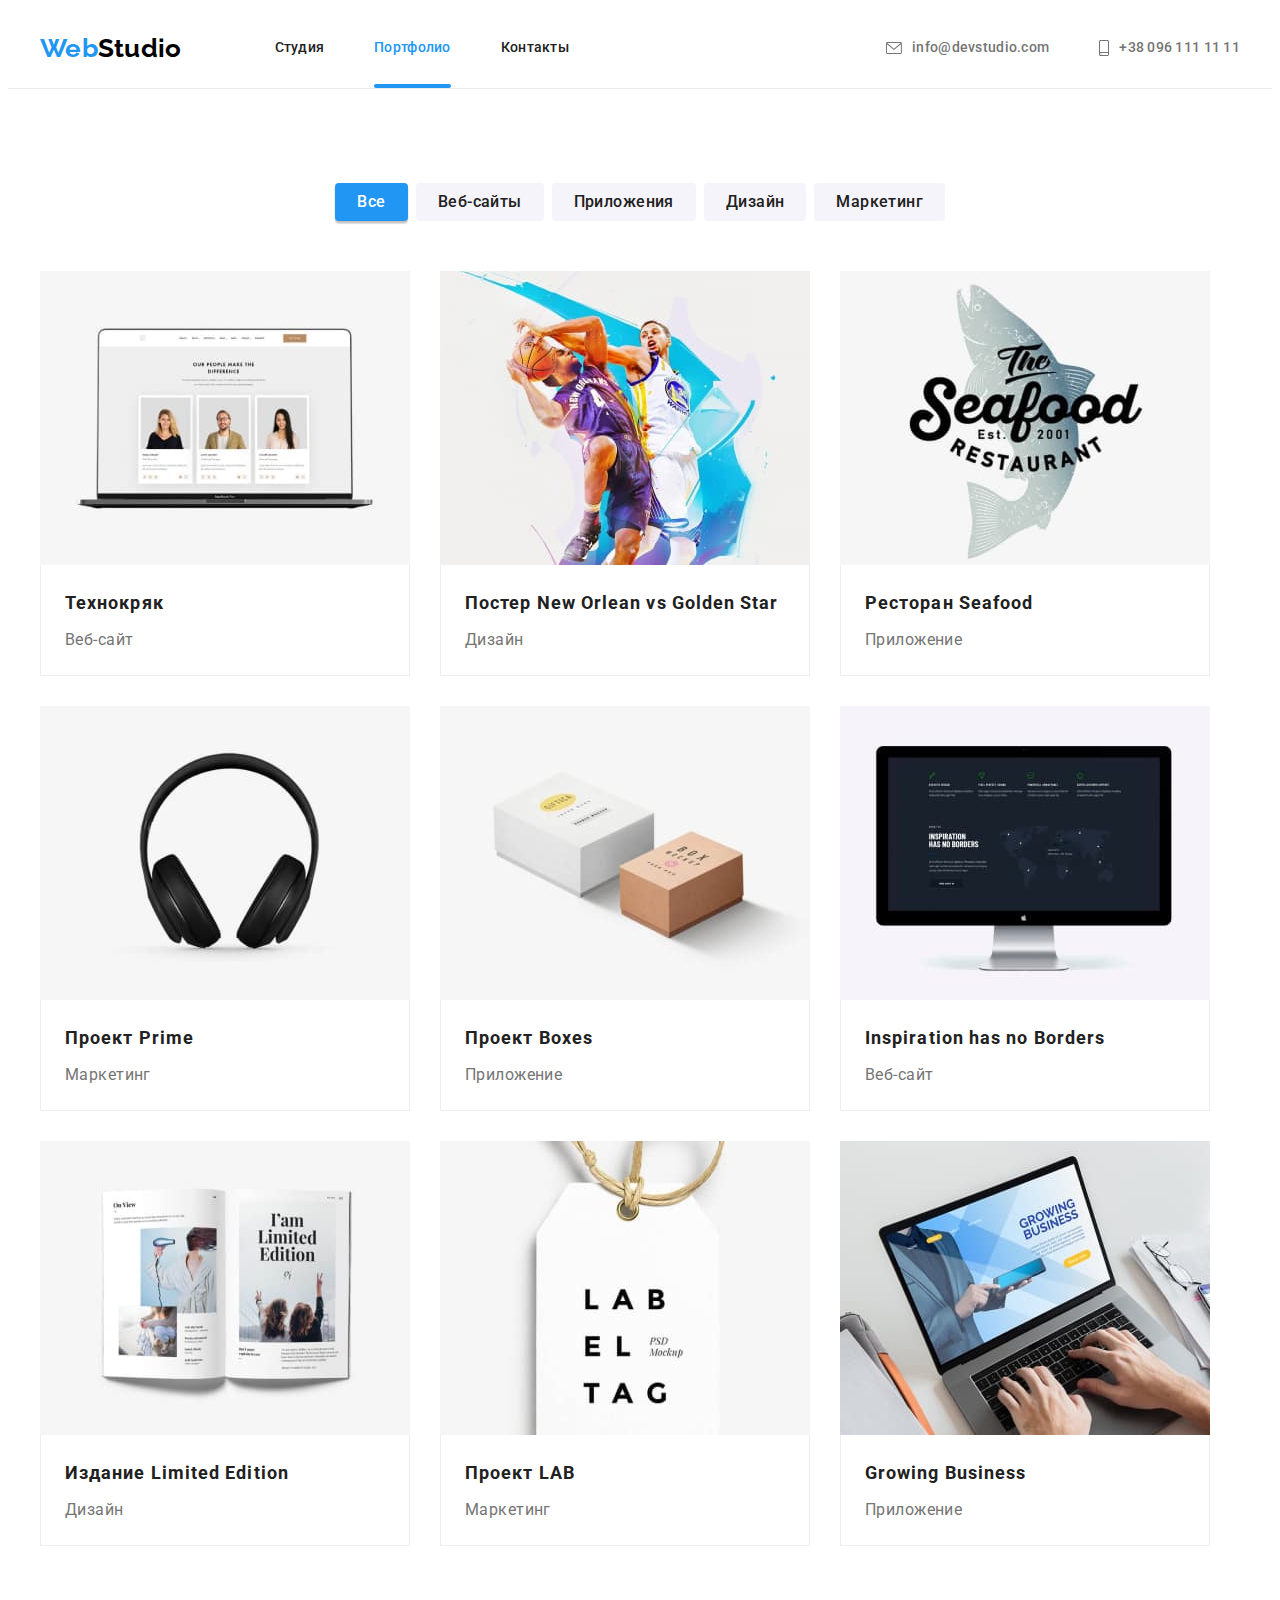
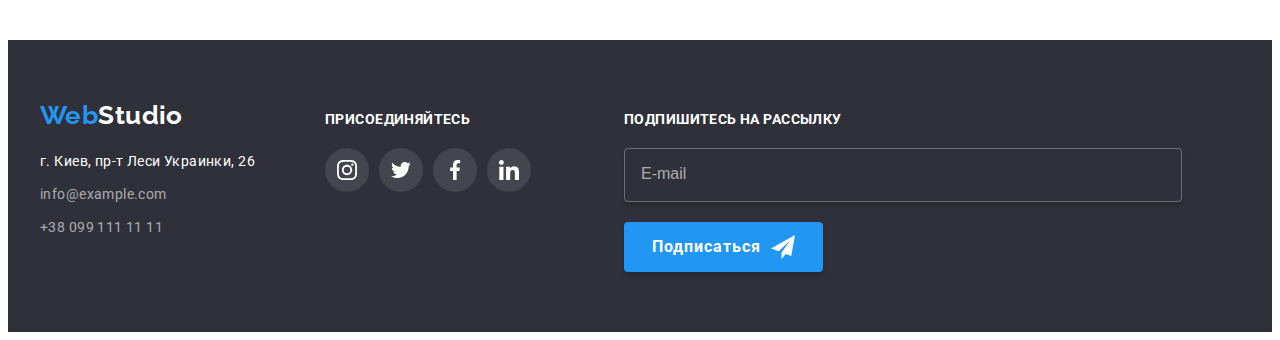
==== portfolio.html @ d8ffeb77 "Copied files from HW-7" ====
<!DOCTYPE html>
<html lang="ru">
  <head>
    <meta charset="UTF-8" />
    <meta http-equiv="X-UA-Compatible" content="IE=edge" />
    <meta name="viewport" content="width=device-width, initial-scale=1.0" />
    <title>Портфолио</title>
    <!-- FONTS -->
    <link rel="preconnect" href="https://fonts.googleapis.com" />
    <link rel="preconnect" href="https://fonts.gstatic.com" crossorigin />
    <link
      href="https://fonts.googleapis.com/css2?family=Raleway:wght@700&family=Roboto:wght@400;500;700;900&display=swap"
      rel="stylesheet"
    />
    <!-- NORMALIZATION -->
    <link
      rel="stylesheet"
      href="https://cdnjs.cloudflare.com/ajax/libs/modern-normalize/1.1.0/modern-normalize.min.css"
      integrity="sha512-wpPYUAdjBVSE4KJnH1VR1HeZfpl1ub8YT/NKx4PuQ5NmX2tKuGu6U/JRp5y+Y8XG2tV+wKQpNHVUX03MfMFn9Q=="
      crossorigin="anonymous"
      referrerpolicy="no-referrer"
    />
    <!-- CSS -->
    <link rel="stylesheet" href="./css/main.min.css" />
    <!-- JS -->
    <script src="./js/script.js" defer></script>
  </head>

  <body>
    <!-- HEADER -->
    <header class="header">
      <div class="header__container container">
        <!-- NAVIGATION -->
        <nav class="header__nav">
          <a class="header__logo logo" href="./index.html" lang="en">
            Web<span class="logo__second-word">Studio</span>
          </a>
          <ul class="header__pages">
            <li class="header__page">
              <a class="header__page-link" href="./index.html">Студия</a>
            </li>

            <li class="header__page">
              <a class="header__page-link header__page-link--active-page" href="./portfolio.html"
                >Портфолио</a
              >
            </li>

            <li class="header__page">
              <a class="header__page-link" href="./">Контакты</a>
            </li>
          </ul>
        </nav>

        <!-- CONTACTS -->
        <ul class="header__contacts">
          <li class="header__contact">
            <a class="header__contact-link" href="mailto:info@devstudio.com">
              <svg width="16" height="12" class="header__contact-icon">
                <use href="./images/decoration/icons.svg#envelope"></use>
              </svg>
              info@devstudio.com
            </a>
          </li>

          <li class="header__contact">
            <a class="header__contact-link" href="tel:+380961111111">
              <svg width="10" height="16" class="header__contact-icon">
                <use href="./images/decoration/icons.svg#phone"></use>
              </svg>
              +38 096 111 11 11
            </a>
          </li>
        </ul>
      </div>
    </header>

    <!-- MAIN -->
    <main>
      <!-- Portfolio section -->
      <section class="section-portfolio">
        <div class="container">
          <!-- HERO -->
          <h1 class="section-portfolio__section-title">Портфолио</h1>
          <!-- filters -->
          <ul class="section-portfolio__filters">
            <li class="section-portfolio__filter">
              <button
                id="all-button-filter"
                class="section-portfolio__button-filter section-portfolio__button-filter--active"
                type="button"
              >
                Все
              </button>
            </li>

            <li class="section-portfolio__filter">
              <button id="web-button-filter" class="section-portfolio__button-filter" type="button">
                Веб-сайты
              </button>
            </li>

            <li class="section-portfolio__filter">
              <button id="app-button-filter" class="section-portfolio__button-filter" type="button">
                Приложения
              </button>
            </li>

            <li class="section-portfolio__filter">
              <button
                id="design-button-filter"
                class="section-portfolio__button-filter"
                type="button"
              >
                Дизайн
              </button>
            </li>

            <li class="section-portfolio__filter">
              <button
                id="marketing-button-filter"
                class="section-portfolio__button-filter"
                type="button"
              >
                Маркетинг
              </button>
            </li>
          </ul>
          <!-- Cards -->
          <ul class="section-portfolio__projects">
            <li class="section-portfolio__card js-util-web-card">
              <a class="section-portfolio__card-link" href="./">
                <div class="section-portfolio__img-wrapper">
                  <img
                    class="section-portfolio__card-img"
                    src="./images/content/portfolio/technocrack.jpg"
                    alt="Ноутбук с открытой страницей веб-сайта в браузере"
                    width="370"
                    height="294"
                  />
                  <p class="section-portfolio__proj-details">
                    Ресурс предлагает комплексные предложения с разным уровнем функционала и
                    сервисов. Все это позволит посетителю получить исчерпывающие сведения о компании
                    или частном лице.
                  </p>
                </div>
                <div class="section-portfolio__card-meta">
                  <h2 class="section-portfolio__meta-subtitle">Технокряк</h2>
                  <p class="section-portfolio__meta-description">Веб-сайт</p>
                </div>
              </a>
            </li>

            <li class="section-portfolio__card js-util-design-card">
              <a class="section-portfolio__card-link" href="./">
                <div class="section-portfolio__img-wrapper">
                  <img
                    class="section-portfolio__card-img"
                    src="./images/content/portfolio/basketball-players.jpg"
                    alt="Двое баскетболистов борются за мяч"
                    width="370"
                    height="294"
                  />
                  <p class="section-portfolio__proj-details">
                    Ресурс предлагает комплексные предложения с разным уровнем функционала и
                    сервисов. Все это позволит посетителю получить исчерпывающие сведения о компании
                    или частном лице.
                  </p>
                </div>
                <div class="section-portfolio__card-meta">
                  <h2 class="section-portfolio__meta-subtitle">
                    Постер <span lang="en">New Orlean vs Golden Star</span>
                  </h2>
                  <p class="section-portfolio__meta-description">Дизайн</p>
                </div>
              </a>
            </li>

            <li class="section-portfolio__card js-util-app-card">
              <a class="section-portfolio__card-link" href="./">
                <div class="section-portfolio__img-wrapper">
                  <img
                    class="section-portfolio__card-img"
                    src="./images/content/portfolio/seafood.jpg"
                    alt="Название-логотип ресторана на фоне силуэта рыбы"
                    width="370"
                    height="294"
                  />
                  <p class="section-portfolio__proj-details">
                    Ресурс предлагает комплексные предложения с разным уровнем функционала и
                    сервисов. Все это позволит посетителю получить исчерпывающие сведения о компании
                    или частном лице.
                  </p>
                </div>
                <div class="section-portfolio__card-meta">
                  <h2 class="section-portfolio__meta-subtitle">
                    Ресторан <span lang="en">Seafood</span>
                  </h2>
                  <p class="section-portfolio__meta-description">Приложение</p>
                </div>
              </a>
            </li>

            <li class="section-portfolio__card js-util-marketing-card">
              <a class="section-portfolio__card-link" href="./">
                <div class="section-portfolio__img-wrapper">
                  <img
                    class="section-portfolio__card-img"
                    src="./images/content/portfolio/headphones.jpg"
                    alt="Чёрные наушники"
                    width="370"
                    height="294"
                  />
                  <p class="section-portfolio__proj-details">
                    Ресурс предлагает комплексные предложения с разным уровнем функционала и
                    сервисов. Все это позволит посетителю получить исчерпывающие сведения о компании
                    или частном лице.
                  </p>
                </div>
                <div class="section-portfolio__card-meta">
                  <h2 class="section-portfolio__meta-subtitle">
                    Проект <span lang="en">Prime</span>
                  </h2>
                  <p class="section-portfolio__meta-description">Маркетинг</p>
                </div>
              </a>
            </li>

            <li class="section-portfolio__card js-util-app-card">
              <a class="section-portfolio__card-link" href="./">
                <div class="section-portfolio__img-wrapper">
                  <img
                    class="section-portfolio__card-img"
                    src="./images/content/portfolio/boxes.jpg"
                    alt="Две коробки лежат на плоскости"
                    width="370"
                    height="294"
                  />
                  <p class="section-portfolio__proj-details">
                    Ресурс предлагает комплексные предложения с разным уровнем функционала и
                    сервисов. Все это позволит посетителю получить исчерпывающие сведения о компании
                    или частном лице.
                  </p>
                </div>
                <div class="section-portfolio__card-meta">
                  <h2 class="section-portfolio__meta-subtitle">
                    Проект <span lang="en">Boxes</span>
                  </h2>
                  <p class="section-portfolio__meta-description">Приложение</p>
                </div>
              </a>
            </li>

            <li class="section-portfolio__card js-util-web-card">
              <a class="section-portfolio__card-link" href="./">
                <div class="section-portfolio__img-wrapper">
                  <img
                    class="section-portfolio__card-img"
                    src="./images/content/portfolio/no-borders.jpg"
                    alt="На мониторе отображается открытая страница веб-сайта"
                    width="370"
                    height="294"
                  />
                  <p class="section-portfolio__proj-details">
                    Ресурс предлагает комплексные предложения с разным уровнем функционала и
                    сервисов. Все это позволит посетителю получить исчерпывающие сведения о компании
                    или частном лице.
                  </p>
                </div>
                <div class="section-portfolio__card-meta">
                  <h2 class="section-portfolio__meta-subtitle" lang="en">
                    Inspiration has no Borders
                  </h2>
                  <p class="section-portfolio__meta-description">Веб-сайт</p>
                </div>
              </a>
            </li>

            <li class="section-portfolio__card js-util-design-card">
              <a class="section-portfolio__card-link" href="./">
                <div class="section-portfolio__img-wrapper">
                  <img
                    class="section-portfolio__card-img"
                    src="./images/content/portfolio/book.jpg"
                    alt="Разворот лежащей книги"
                    width="370"
                    height="294"
                  />
                  <p class="section-portfolio__proj-details">
                    Ресурс предлагает комплексные предложения с разным уровнем функционала и
                    сервисов. Все это позволит посетителю получить исчерпывающие сведения о компании
                    или частном лице.
                  </p>
                </div>
                <div class="section-portfolio__card-meta">
                  <h2 class="section-portfolio__meta-subtitle">
                    Издание <span lang="en">Limited Edition</span>
                  </h2>
                  <p class="section-portfolio__meta-description">Дизайн</p>
                </div>
              </a>
            </li>

            <li class="section-portfolio__card js-util-marketing-card">
              <a class="section-portfolio__card-link" href="./">
                <div class="section-portfolio__img-wrapper">
                  <img
                    class="section-portfolio__card-img"
                    src="./images/content/portfolio/tag.jpg"
                    alt="Висящая бирка с английской надписью чёрным шрифтом"
                    width="370"
                    height="294"
                  />
                  <p class="section-portfolio__proj-details">
                    Ресурс предлагает комплексные предложения с разным уровнем функционала и
                    сервисов. Все это позволит посетителю получить исчерпывающие сведения о компании
                    или частном лице.
                  </p>
                </div>
                <div class="section-portfolio__card-meta">
                  <h2 class="section-portfolio__meta-subtitle">
                    Проект <span lang="en">LAB</span>
                  </h2>
                  <p class="section-portfolio__meta-description">Маркетинг</p>
                </div>
              </a>
            </li>

            <li class="section-portfolio__card js-util-app-card">
              <a class="section-portfolio__card-link" href="./">
                <div class="section-portfolio__img-wrapper">
                  <img
                    class="section-portfolio__card-img"
                    src="./images/content/portfolio/growing-business.jpg"
                    alt="Человек работает в приложении за ноутбуком"
                    width="370"
                    height="294"
                  />
                  <p class="section-portfolio__proj-details">
                    Ресурс предлагает комплексные предложения с разным уровнем функционала и
                    сервисов. Все это позволит посетителю получить исчерпывающие сведения о компании
                    или частном лице.
                  </p>
                </div>
                <div class="section-portfolio__card-meta">
                  <h2 class="section-portfolio__meta-subtitle" lang="en">Growing Business</h2>
                  <p class="section-portfolio__meta-description">Приложение</p>
                </div>
              </a>
            </li>
          </ul>
        </div>
      </section>
    </main>

    <!-- FOOTER -->
    <footer class="footer">
      <div class="footer__container container">
        <div class="footer__studio-info">
          <a class="footer__logo logo" href="./index.html" lang="en">
            Web<span class="logo__second-word logo__second-word--light">Studio</span>
          </a>

          <address class="footer__addresses">
            <ul class="footer__addresses-list">
              <li class="footer__address">
                <a
                  class="footer__address-link"
                  href="https://tinyurl.com/yckhjt74"
                  target="_blank"
                  rel="noopener noreferrer"
                >
                  г. Киев, пр-т Леси Украинки, 26
                </a>
              </li>
              <li class="footer__address">
                <a class="footer__address-link" href="mailto:info@example.com">info@example.com</a>
              </li>
              <li class="footer__address">
                <a class="footer__address-link" href="tel:+380991111111">+38 099 111 11 11</a>
              </li>
            </ul>
          </address>
        </div>

        <div class="footer__follow-us">
          <h2 class="footer__follow-subtitle">Присоединяйтесь</h2>
          <ul class="socials">
            <li class="socials__social">
              <a
                href="https://www.instagram.com"
                class="footer__socials-link socials__link"
                target="_blank"
                rel="noopener noreferrer"
                aria-label="Ссылка на аккаунт в инстаграме"
              >
                <svg
                  class="socials__icon"
                  width="20"
                  height="20"
                  aria-label="Ссылка на аккаунт в инстаграме"
                >
                  <use href="./images/decoration/icons.svg#logo-instagram"></use>
                </svg>
              </a>
            </li>
            <li class="socials__social">
              <a
                href="https://www.twitter.com"
                class="footer__socials-link socials__link"
                target="_blank"
                rel="noopener noreferrer"
                aria-label="Ссылка на аккаунт в твиттере"
              >
                <svg class="socials__icon" width="20" height="20">
                  <use href="./images/decoration/icons.svg#logo-twitter"></use>
                </svg>
              </a>
            </li>
            <li class="socials__social">
              <a
                href="https://www.facebook.com"
                class="footer__socials-link socials__link"
                target="_blank"
                rel="noopener noreferrer"
                aria-label="Ссылка на аккаунт в фейсбуке"
              >
                <svg class="socials__icon" width="20" height="20">
                  <use href="./images/decoration/icons.svg#logo-facebook"></use>
                </svg>
              </a>
            </li>
            <li class="socials__social">
              <a
                href="https://www.linkedin.com"
                class="footer__socials-link socials__link"
                target="_blank"
                rel="noopener noreferrer"
                aria-label="Ссылка на аккаунт в линкедине"
              >
                <svg class="socials__icon" width="20" height="20">
                  <use href="./images/decoration/icons.svg#logo-linkedin"></use>
                </svg>
              </a>
            </li>
          </ul>
        </div>

        <form class="footer__subscribe" name="form-subscribe">
          <h2 class="footer__subscribe-subtitle">Подпишитесь на рассылку</h2>
          <input
            class="footer__mail-input"
            name="email"
            type="email"
            placeholder="E-mail"
            aria-label="поле ввода электронной почты"
            required
          />
          <button class="footer__button-send" type="submit">
            Подписаться
            <svg class="footer__button-icon" width="24" height="24">
              <use href="./images/decoration/icons.svg#paperplane"></use>
            </svg>
          </button>
        </form>
      </div>
    </footer>
  </body>
</html>
---- css/main.min.css ----
.section-portfolio__button-filter,.modal__send-button,.section-hero__button,.footer__button-send{font-family:inherit;font-weight:500;font-size:16px;line-height:1.625;letter-spacing:inherit;border-radius:4px;min-width:73px;padding:6px 22px;background-color:#f5f4fa;border-width:0px;color:#212121}.section-portfolio__button-filter:hover,.modal__send-button:hover,.section-hero__button:hover,.footer__button-send:hover,.section-portfolio__button-filter:focus,.modal__send-button:focus,.section-hero__button:focus,.footer__button-send:focus{background-color:#2196f3;-webkit-box-shadow:0px 3px 1px rgba(0,0,0,.1),0px 1px 2px rgba(0,0,0,.08),0px 2px 2px rgba(0,0,0,.12);box-shadow:0px 3px 1px rgba(0,0,0,.1),0px 1px 2px rgba(0,0,0,.08),0px 2px 2px rgba(0,0,0,.12);color:#fff;cursor:pointer}.modal__send-button,.section-hero__button,.footer__button-send{font-weight:700;line-height:1.875;letter-spacing:.06em;padding:10px 32px;background-color:#2196f3;-webkit-box-shadow:0px 4px 4px rgba(0,0,0,.15);box-shadow:0px 4px 4px rgba(0,0,0,.15);color:#fff;-webkit-transition:background-color 250ms cubic-bezier(0.4, 0, 0.2, 1);transition:background-color 250ms cubic-bezier(0.4, 0, 0.2, 1)}.modal__send-button:hover,.section-hero__button:hover,.footer__button-send:hover,.modal__send-button:focus,.section-hero__button:focus,.footer__button-send:focus{background-color:#188ce8;-webkit-box-shadow:0px 4px 4px rgba(0,0,0,.15);box-shadow:0px 4px 4px rgba(0,0,0,.15)}.section-portfolio__card-link,.logo,.footer__address-link,.header__contact-link,.header__page-link{text-decoration:none;font-style:normal}.section-portfolio__card-link:hover,.logo:hover,.footer__address-link:hover,.header__contact-link:hover,.header__page-link:hover{cursor:pointer}.footer__address-link,.header__contact-link,.header__page-link{-webkit-transition:color 250ms cubic-bezier(0.4, 0, 0.2, 1);transition:color 250ms cubic-bezier(0.4, 0, 0.2, 1)}.footer__address-link:hover,.header__contact-link:hover,.header__page-link:hover,.footer__address-link:focus,.header__contact-link:focus,.header__page-link:focus{color:#2196f3}.footer__container,.section-portfolio__filters,.section-clients__link,.section-services__img-description,.section-advantages__icon-wrapper,.modal__close-button,.header__container,.socials__link,.modal__agree-label,.modal__request-form,.footer__button-send,.header__contact-link,.header__contacts,.header__pages,.header__nav{display:-webkit-box;display:-ms-flexbox;display:flex}.modal__agree-label,.modal__request-form,.footer__button-send,.header__contact-link,.header__contacts,.header__pages,.header__nav{-webkit-box-align:center;-ms-flex-align:center;align-items:center}.section-portfolio__filters,.section-clients__link,.section-services__img-description,.section-advantages__icon-wrapper,.modal__close-button,.header__container,.socials__link{-webkit-box-align:center;-ms-flex-align:center;align-items:center;-webkit-box-pack:center;-ms-flex-pack:center;justify-content:center}.modal__input,.footer__mail-input{height:40px;border-width:1px;border-radius:4px;border-style:solid;-webkit-transition:border-color 250ms cubic-bezier(0.4, 0, 0.2, 1);transition:border-color 250ms cubic-bezier(0.4, 0, 0.2, 1)}.modal__input:focus,.footer__mail-input:focus,.modal__input:active,.footer__mail-input:active{border-color:#2196f3}.section-clients__icon,.modal__close-icon,.footer__button-icon,.header__contact-icon,.socials__link{fill:currentColor}.section-portfolio,.section-clients,.section-team,.section-services,.section-advantages,.section-hero{padding-top:94px;padding-bottom:94px}.section-clients__section-title,.section-team__section-title,.section-services__section-title{font-weight:700;font-size:36px;line-height:1.17;text-align:center;margin-bottom:50px;color:#212121}.section-portfolio__projects,.section-portfolio__filters,.section-clients__clients-list,.section-team__team-list,.section-services__services-list,.section-advantages__advantages-list,.modal__fields,.footer__addresses-list,.header__contacts,.header__pages,.socials{list-style:none}.section-portfolio__section-title,.section-advantages__section-title,.modal__agree-checkbox{position:absolute;width:1px;height:1px;margin:-1px;border:0;padding:0;white-space:nowrap;-webkit-clip-path:inset(100%);clip-path:inset(100%);clip:rect(0 0 0 0);overflow:hidden}a{color:currentColor}p,h1,h2,h3,h4,h5,h6,ul{margin:0;padding:0}img{display:block;height:auto;max-width:100%}input:active,input:focus,textarea:active,textarea:focus{outline:none}body{font-family:"Roboto" , sans-serif;font-weight:400;font-size:14px;line-height:1.72;letter-spacing:.03em;background-color:#fff;color:#757575}.container{width:1200px;margin:0 auto;padding:0 15px}.hidden{display:none}.logo{font-family:"Raleway" , sans-serif;font-weight:700;font-size:26px;line-height:1.17;color:#2196f3}.logo__second-word{color:#000}.logo__second-word--light{color:#fff}.socials{display:-webkit-box;display:-ms-flexbox;display:flex;-ms-flex-wrap:wrap;flex-wrap:wrap;margin-top:-10px;margin-left:-10px}.socials__social{margin-top:10px;margin-left:10px;width:44px;height:44px}.socials__link{width:100%;height:100%;border-radius:50%;color:#afb1b8;-webkit-transition:background-color 250ms cubic-bezier(0.4, 0, 0.2, 1) , color 250ms cubic-bezier(0.4, 0, 0.2, 1);transition:background-color 250ms cubic-bezier(0.4, 0, 0.2, 1) , color 250ms cubic-bezier(0.4, 0, 0.2, 1)}.socials__link:hover,.socials__link:focus{background-color:#2196f3;color:#fff}.header{font-weight:500;line-height:1.14;letter-spacing:.02em;border-bottom:1px solid #ececec}.header__logo{margin-right:93px;margin-bottom:0px}.header__pages{color:#212121}.header__page:not(:last-child),.header__contact:not(:last-child){margin-right:50px}.header__page-link--active-page{position:relative;color:#2196f3}.header__page-link--active-page::after{content:"";position:absolute;left:0;bottom:-1px;width:100%;height:4px;border-radius:2px;background-color:currentColor}.header__page-link,.header__contact-link{padding:32px 0}.header__contacts{margin-left:auto}.header__contact-link{white-space:nowrap}.header__contact-icon{margin-right:10px}.footer{padding:60px 0;background-color:#2f303a}.footer__container{-webkit-box-align:start;-ms-flex-align:start;align-items:flex-start}.footer__studio-info{margin-right:70px}.footer__logo{display:inline-block;margin-bottom:20px}.footer__addresses-list{line-height:1.71;color:#fff}.footer__address:not(:last-child){margin-bottom:9px}.footer__address:not(:nth-child(1)){color:rgba(255,255,255,.6)}.footer__subscribe-subtitle,.footer__follow-subtitle{font-size:14px;line-height:1.14;text-transform:uppercase;margin-bottom:20px}.footer__subscribe,.footer__follow-us{padding-top:12px;color:#fff}.footer__follow-us{margin-right:93px}.footer__socials-link{background-color:rgba(255,255,255,.1);color:#fff}.footer__subscribe{display:-webkit-box;display:-ms-flexbox;display:flex;-ms-flex-wrap:wrap;flex-wrap:wrap;max-width:570px;min-width:450px;margin-bottom:-20px}.footer__mail-input{-ms-flex-negative:0;flex-shrink:0;-webkit-box-flex:1;-ms-flex-positive:1;flex-grow:1;min-width:358px;height:50px;margin-right:12px;margin-bottom:20px;padding-left:16px;border:1px solid rgba(255,255,255,.3);background-color:rgba(0,0,0,0);-webkit-box-shadow:0px 4px 4px 0px rgba(0,0,0,.15);box-shadow:0px 4px 4px 0px rgba(0,0,0,.15);color:inherit}.footer__mail-input::-webkit-input-placeholder{font-size:16px;line-height:1.25;color:rgba(255,255,255,.6)}.footer__mail-input::-moz-placeholder{font-size:16px;line-height:1.25;color:rgba(255,255,255,.6)}.footer__mail-input:-ms-input-placeholder{font-size:16px;line-height:1.25;color:rgba(255,255,255,.6)}.footer__mail-input::-ms-input-placeholder{font-size:16px;line-height:1.25;color:rgba(255,255,255,.6)}.footer__mail-input::placeholder{font-size:16px;line-height:1.25;color:rgba(255,255,255,.6)}.footer__button-send{margin-bottom:20px;padding-right:28px;padding-left:28px}.footer__button-icon{margin-left:10px}.section-hero{text-align:center;padding:200px 0;margin:0 auto;min-width:1200px;max-width:1600px;background-color:#c4c4c4;background-image:-webkit-gradient(linear, left top, left bottom, from(rgba(47, 48, 58, 0.4)), to(rgba(47, 48, 58, 0.4))),url(../images/decoration/hero-bg.jpg);background-image:linear-gradient(rgba(47, 48, 58, 0.4), rgba(47, 48, 58, 0.4)),url(../images/decoration/hero-bg.jpg);background-clip:border-box;background-repeat:no-repeat;background-position:center;color:#fff}.section-hero__section-title{font-weight:900;font-size:44px;line-height:1.36;letter-spacing:.06em;text-transform:uppercase;margin:0 auto 30px;max-width:696px}.modal{position:fixed;top:0px;left:0px;width:100vw;height:100vh;z-index:10;background-color:rgba(0,0,0,.2);opacity:1;-webkit-transition:opacity 250ms cubic-bezier(0.4, 0, 0.2, 1);transition:opacity 250ms cubic-bezier(0.4, 0, 0.2, 1)}.modal.is-hidden{opacity:0;pointer-events:none}.modal__window{position:absolute;top:50%;left:50%;max-width:528px;min-width:-webkit-min-content;min-width:-moz-min-content;min-width:min-content;width:80%;min-height:581px;padding:40px;border-radius:4px;background-color:#fff;-webkit-box-shadow:0px 1px 3px rgba(0,0,0,.12),0px 1px 1px rgba(0,0,0,.14),0px 2px 1px rgba(0,0,0,.2);box-shadow:0px 1px 3px rgba(0,0,0,.12),0px 1px 1px rgba(0,0,0,.14),0px 2px 1px rgba(0,0,0,.2);color:#757575;-webkit-transform:translate(-50%, -50%) scale(1, 1);transform:translate(-50%, -50%) scale(1, 1);-webkit-transition:-webkit-transform 250ms cubic-bezier(0.4, 0, 0.2, 1);transition:-webkit-transform 250ms cubic-bezier(0.4, 0, 0.2, 1);transition:transform 250ms cubic-bezier(0.4, 0, 0.2, 1);transition:transform 250ms cubic-bezier(0.4, 0, 0.2, 1), -webkit-transform 250ms cubic-bezier(0.4, 0, 0.2, 1)}.modal.is-hidden .modal__window{-webkit-transform:translate(-50%, -50%) scale(0.1, 0.1);transform:translate(-50%, -50%) scale(0.1, 0.1);pointer-events:none;visibility:hidden}.modal__close-button{position:absolute;right:8px;top:8px;width:30px;height:30px;border:1px solid rgba(0,0,0,.1);border-radius:50%;background-color:inherit;color:#000;-webkit-transition:color 250ms cubic-bezier(0.4, 0, 0.2, 1);transition:color 250ms cubic-bezier(0.4, 0, 0.2, 1)}.modal__close-button:hover,.modal__close-button:focus{color:#2196f3}.modal__subtitle{font-size:20px;line-height:1.17;margin-bottom:12px;color:#212121}.modal__request-form{-webkit-box-orient:vertical;-webkit-box-direction:normal;-ms-flex-direction:column;flex-direction:column}.modal__fields{text-align:left;width:100%;margin-bottom:20px}.modal__field{position:relative;color:#212121}.modal__input-label{font-size:12px;line-height:1.16;display:block;margin-bottom:4px;color:#757575}.modal__input{display:block;width:100%;padding-left:42px;border-color:rgba(33,33,33,.2)}.modal__input:not(:last-child){margin-bottom:10px}.modal__input--commentary{height:120px;padding:12px 16px;resize:none}.modal__input--commentary::-webkit-input-placeholder{color:rgba(117,117,117,.5)}.modal__input--commentary::-moz-placeholder{color:rgba(117,117,117,.5)}.modal__input--commentary:-ms-input-placeholder{color:rgba(117,117,117,.5)}.modal__input--commentary::-ms-input-placeholder{color:rgba(117,117,117,.5)}.modal__input--commentary::placeholder{color:rgba(117,117,117,.5)}.modal__input-icon{position:absolute;left:12px;bottom:20px;-webkit-transform:translate(0, 50%);transform:translate(0, 50%);fill:currentColor;-webkit-transition:fill 250ms cubic-bezier(0.4, 0, 0.2, 1);transition:fill 250ms cubic-bezier(0.4, 0, 0.2, 1)}.modal__input:active+.modal__input-icon,.modal__input:focus+.modal__input-icon{fill:#2196f3}.modal__agree-label{text-align:left;-ms-flex-wrap:wrap;flex-wrap:wrap;margin-bottom:30px}.modal__agree-icon{-ms-flex-negative:0;flex-shrink:0;margin-right:8px;border:2px solid #212121;border-radius:2px;fill:rgba(0,0,0,0);-webkit-transition:background-color 250ms cubic-bezier(0.4, 0, 0.2, 1) , border-width 250ms cubic-bezier(0.4, 0, 0.2, 1) , fill 250ms cubic-bezier(0.4, 0, 0.2, 1);transition:background-color 250ms cubic-bezier(0.4, 0, 0.2, 1) , border-width 250ms cubic-bezier(0.4, 0, 0.2, 1) , fill 250ms cubic-bezier(0.4, 0, 0.2, 1)}.modal__agree-checkbox:focus+.modal__agree-icon{background-color:rgba(33,150,243,.5);border-style:dotted}.modal__agree-checkbox:checked+.modal__agree-icon{background-color:#2196f3;border-width:0px;fill:#fff}.modal__agreements-link{color:#2196f3}.modal__send-button{padding-right:55px;padding-left:55px;margin-bottom:0px}.section-advantages__advantages-list{display:-webkit-box;display:-ms-flexbox;display:flex;-ms-flex-wrap:wrap;flex-wrap:wrap;margin-top:-30px;margin-left:-30px}.section-advantages__advantage{margin-top:30px;margin-left:30px;-ms-flex-preferred-size:calc(25% - 30px);flex-basis:calc(25% - 30px);max-width:-webkit-max-content;max-width:-moz-max-content;max-width:max-content;min-width:-webkit-min-content;min-width:-moz-min-content;min-width:min-content}.section-advantages__icon-wrapper{width:100%;height:120px;margin-bottom:30px;border-radius:4px;background-color:#f5f4fa}.section-advantages__subtitle{font-weight:700;font-size:14px;line-height:1.17;text-transform:uppercase;margin-bottom:10px;color:#212121}.section-services{padding-top:0}.section-services__services-list{display:-webkit-box;display:-ms-flexbox;display:flex;margin-top:-30px;margin-left:-30px}.section-services__service{margin-top:30px;margin-left:30px;-ms-flex-preferred-size:calc(33.3333333333% - 30px);flex-basis:calc(33.3333333333% - 30px);max-width:-webkit-max-content;max-width:-moz-max-content;max-width:max-content;min-width:-webkit-min-content;min-width:-moz-min-content;min-width:min-content}.section-services__img-wrapper{position:relative}.section-services__img-description{position:absolute;left:0px;bottom:0px;width:100%;height:70px;padding:0 15px;color:#fff;font-size:14px;line-height:1.14;text-align:center;text-transform:uppercase;background-color:rgba(47,48,58,.8)}.section-team{font-size:16px;line-height:1.17;text-align:center;background-color:#f5f4fa}.section-team__team-list{display:-webkit-box;display:-ms-flexbox;display:flex;margin-top:-30px;margin-left:-30px}.section-team__card{margin-top:30px;margin-left:30px;-ms-flex-preferred-size:calc(25% - 30px);flex-basis:calc(25% - 30px);max-width:-webkit-max-content;max-width:-moz-max-content;max-width:max-content;min-width:-webkit-min-content;min-width:-moz-min-content;min-width:min-content;-webkit-box-shadow:0px 1px 3px rgba(0,0,0,.12),0px 1px 1px rgba(0,0,0,.14),0px 2px 1px rgba(0,0,0,.2);box-shadow:0px 1px 3px rgba(0,0,0,.12),0px 1px 1px rgba(0,0,0,.14),0px 2px 1px rgba(0,0,0,.2);border-radius:0px 0px 4px 4px;background-color:#fff}.section-team__card-meta{padding:30px 32px}.section-team__meta-subtitle{font-weight:500;font-size:inherit;margin-bottom:10px;color:#212121}.section-team__meta-description{margin-bottom:16px}.section-clients__clients-list{display:-webkit-box;display:-ms-flexbox;display:flex;-ms-flex-wrap:wrap;flex-wrap:wrap;margin-top:-30px;margin-left:-30px}.section-clients__client{margin-top:30px;margin-left:30px;-ms-flex-preferred-size:calc(16.6666666667% - 30px);flex-basis:calc(16.6666666667% - 30px);max-width:100%;min-width:-webkit-min-content;min-width:-moz-min-content;min-width:min-content}.section-clients__link{height:92px;border:1px solid #afb1b8;border-radius:4px;color:#afb1b8;-webkit-transition:border-color 250ms cubic-bezier(0.4, 0, 0.2, 1) , color 250ms cubic-bezier(0.4, 0, 0.2, 1);transition:border-color 250ms cubic-bezier(0.4, 0, 0.2, 1) , color 250ms cubic-bezier(0.4, 0, 0.2, 1)}.section-clients__link:hover,.section-clients__link:focus{border-color:#2196f3;color:#2196f3}.section-portfolio{margin:0;padding:94px 0}.section-portfolio__filters{margin-bottom:50px}.section-portfolio__filter:not(:last-child){margin-right:8px}.section-portfolio__button-filter--active{background-color:#2196f3;-webkit-box-shadow:0px 3px 1px rgba(0,0,0,.1),0px 1px 2px rgba(0,0,0,.08),0px 2px 2px rgba(0,0,0,.12);box-shadow:0px 3px 1px rgba(0,0,0,.1),0px 1px 2px rgba(0,0,0,.08),0px 2px 2px rgba(0,0,0,.12);color:#fff}.section-portfolio__projects{display:-webkit-box;display:-ms-flexbox;display:flex;-ms-flex-wrap:wrap;flex-wrap:wrap;margin-top:-30px;margin-left:-30px}.section-portfolio__card{margin-top:30px;margin-left:30px;-ms-flex-preferred-size:calc(33.3333333333% - 30px);flex-basis:calc(33.3333333333% - 30px);max-width:-webkit-max-content;max-width:-moz-max-content;max-width:max-content;min-width:-webkit-min-content;min-width:-moz-min-content;min-width:min-content}.section-portfolio__card-link{display:block;-webkit-transition:-webkit-box-shadow 250ms cubic-bezier(0.4, 0, 0.2, 1);transition:-webkit-box-shadow 250ms cubic-bezier(0.4, 0, 0.2, 1);transition:box-shadow 250ms cubic-bezier(0.4, 0, 0.2, 1);transition:box-shadow 250ms cubic-bezier(0.4, 0, 0.2, 1), -webkit-box-shadow 250ms cubic-bezier(0.4, 0, 0.2, 1)}.section-portfolio__card-link:hover,.section-portfolio__card-link:focus{-webkit-box-shadow:0px 1px 1px rgba(0,0,0,.12),0px 4px 4px rgba(0,0,0,.06),1px 4px 6px rgba(0,0,0,.16);box-shadow:0px 1px 1px rgba(0,0,0,.12),0px 4px 4px rgba(0,0,0,.06),1px 4px 6px rgba(0,0,0,.16)}.section-portfolio__img-wrapper{position:relative;overflow:hidden}.section-portfolio__proj-details{font-size:18px;line-height:1.55;position:absolute;top:0px;left:0px;-webkit-transform:translateY(100%);transform:translateY(100%);width:100%;height:100%;padding:17% 24px;background-color:rgba(33,150,243,.9);color:#fff;overflow:auto;-webkit-transition:-webkit-transform 250ms cubic-bezier(0.4, 0, 0.2, 1);transition:-webkit-transform 250ms cubic-bezier(0.4, 0, 0.2, 1);transition:transform 250ms cubic-bezier(0.4, 0, 0.2, 1);transition:transform 250ms cubic-bezier(0.4, 0, 0.2, 1), -webkit-transform 250ms cubic-bezier(0.4, 0, 0.2, 1)}.section-portfolio__card-link:hover .section-portfolio__proj-details,.section-portfolio__card-link:focus .section-portfolio__proj-details{-webkit-transform:translateY(0);transform:translateY(0)}.section-portfolio__card-meta{padding:20px 24px;border:1px solid #eee;border-top:none}.section-portfolio__meta-subtitle{font-weight:700;font-size:18px;line-height:2;letter-spacing:.06em;margin-bottom:4px;color:#212121}.section-portfolio__meta-description{font-size:16px;line-height:1.875}/*# sourceMappingURL=main.min.css.map */
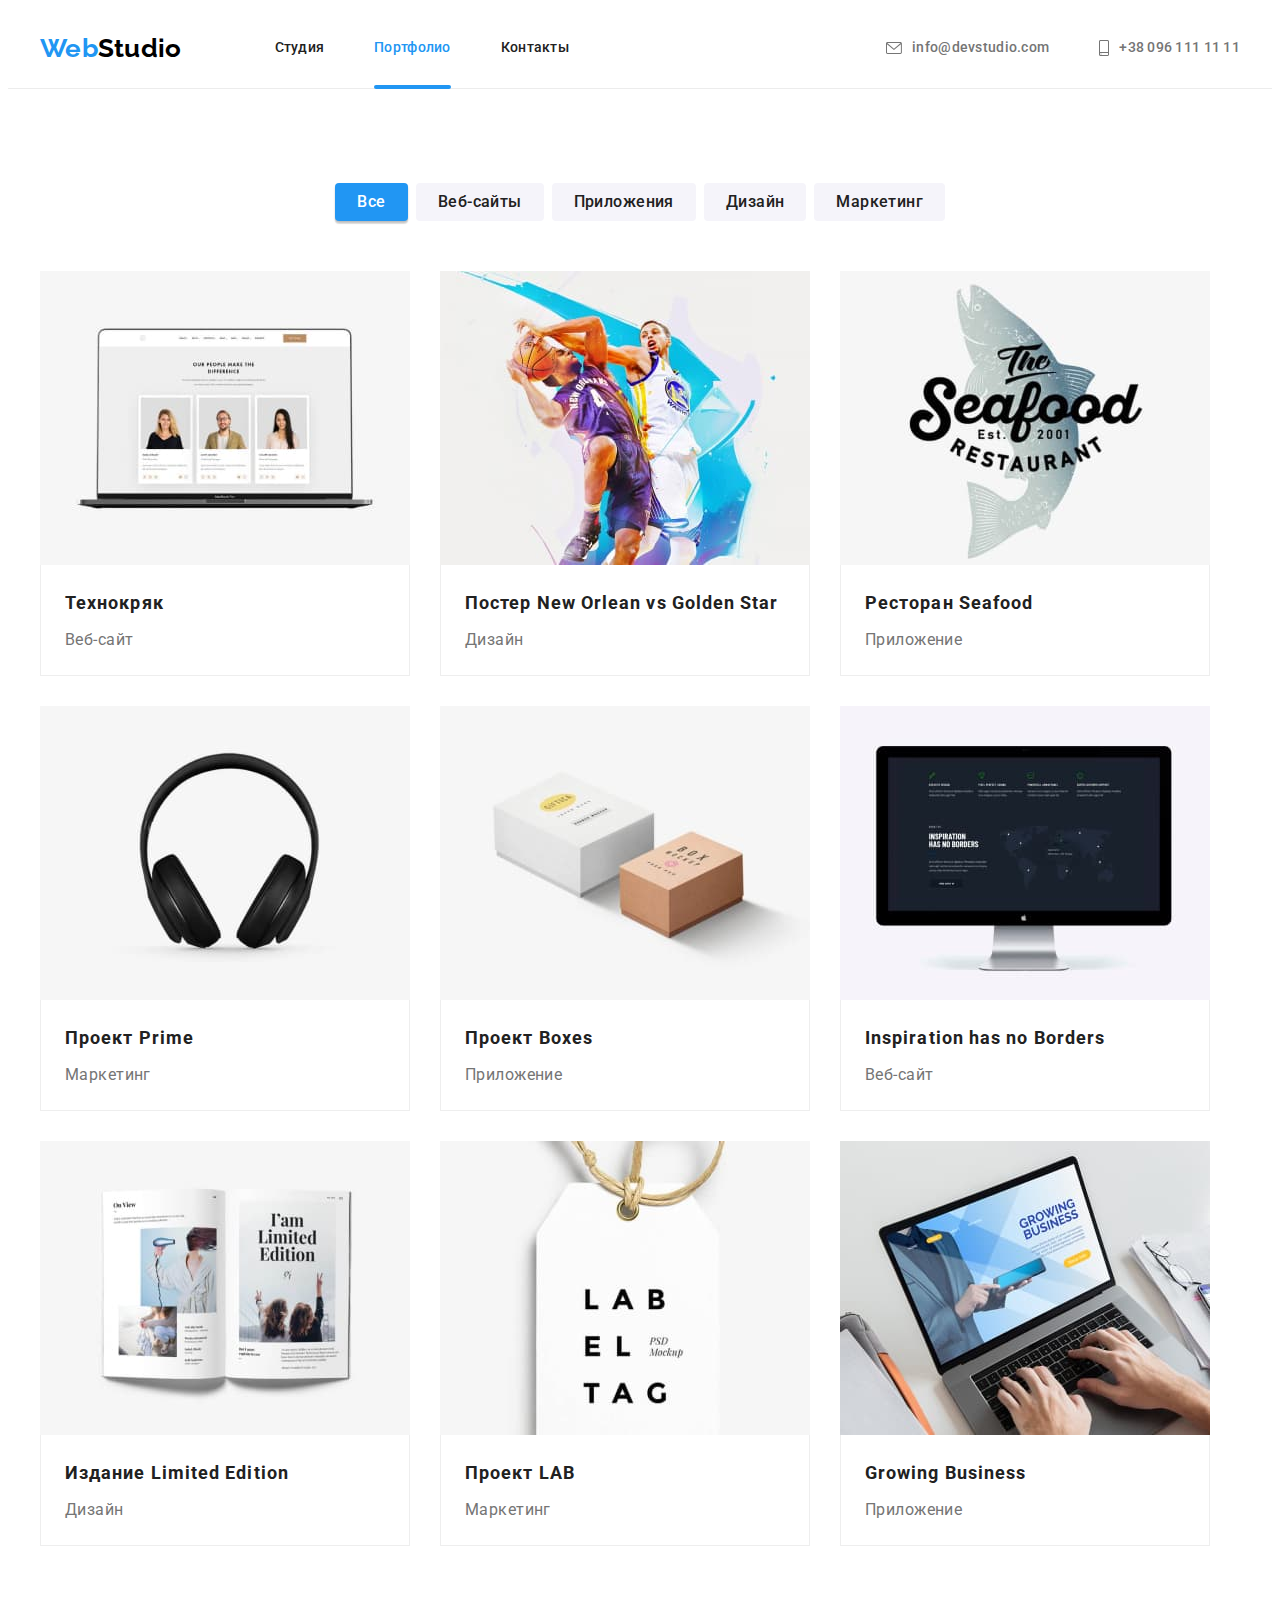
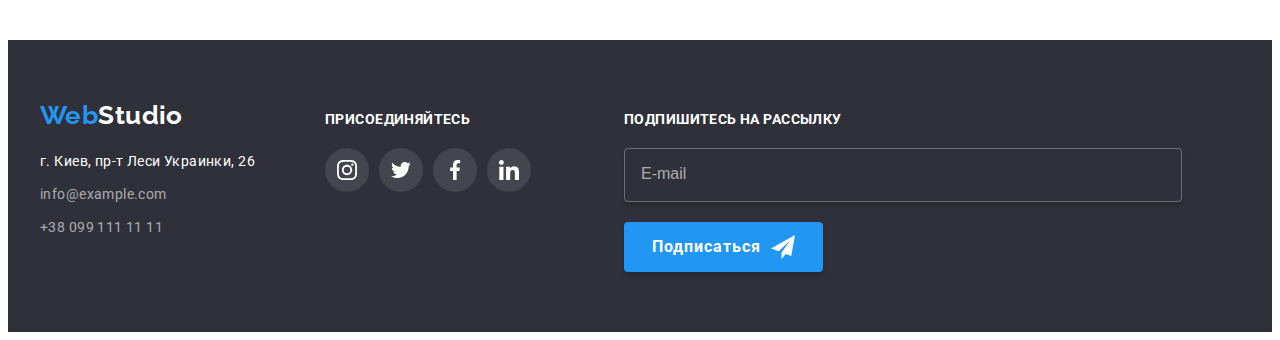
==== commit 0bf0aafc: "Added responsive design to portfolio and mobile/tablet styles" ====
--- a/portfolio.html
+++ b/portfolio.html
@@ -3,7 +3,7 @@
   <head>
     <meta charset="UTF-8" />
     <meta http-equiv="X-UA-Compatible" content="IE=edge" />
-    <meta name="viewport" content="width=device-width, initial-scale=1.0" />
+    <meta name="viewport" content="width=device-width, initial-scale=1.0, user-scalable=no" />
     <title>Портфолио</title>
     <!-- FONTS -->
     <link rel="preconnect" href="https://fonts.googleapis.com" />
@@ -82,6 +82,7 @@
         <div class="container">
           <!-- HERO -->
           <h1 class="section-portfolio__section-title">Портфолио</h1>
+
           <!-- filters -->
           <ul class="section-portfolio__filters">
             <li class="section-portfolio__filter">
@@ -126,18 +127,45 @@
               </button>
             </li>
           </ul>
+
           <!-- Cards -->
           <ul class="section-portfolio__projects">
             <li class="section-portfolio__card js-util-web-card">
               <a class="section-portfolio__card-link" href="./">
                 <div class="section-portfolio__img-wrapper">
-                  <img
-                    class="section-portfolio__card-img"
-                    src="./images/content/portfolio/technocrack.jpg"
-                    alt="Ноутбук с открытой страницей веб-сайта в браузере"
-                    width="370"
-                    height="294"
-                  />
+                  <picture class="section-portfolio__img-pic-wrapper">
+                    <source
+                      srcset="
+                        ./images/content/portfolio/mobile/project-1-450.jpg    450w,
+                        ./images/content/portfolio/mobile/project-1-450@2x.jpg 900w
+                      "
+                      media="(max-width: 767.98px)"
+                      sizes="450px"
+                    />
+                    <source
+                      srcset="
+                        ./images/content/portfolio/tablet/project-1-354.jpg    354w,
+                        ./images/content/portfolio/tablet/project-1-354@2x.jpg 708w
+                      "
+                      media="(min-width: 768px) and (max-width: 1199.98px)"
+                      sizes="354px"
+                    />
+                    <source
+                      srcset="
+                        ./images/content/portfolio/desktop/project-1-370.jpg    370w,
+                        ./images/content/portfolio/desktop/project-1-370@2x.jpg 740w
+                      "
+                      media="(min-width: 1200px)"
+                      sizes="370px"
+                    />
+                    <img
+                      class="section-portfolio__card-img"
+                      src="./images/content/portfolio/tablet/project-1-354.jpg"
+                      alt="Ноутбук с открытой страницей веб-сайта в браузере"
+                      width="370"
+                      height="294"
+                    />
+                  </picture>
                   <p class="section-portfolio__proj-details">
                     Ресурс предлагает комплексные предложения с разным уровнем функционала и
                     сервисов. Все это позволит посетителю получить исчерпывающие сведения о компании
@@ -154,13 +182,39 @@
             <li class="section-portfolio__card js-util-design-card">
               <a class="section-portfolio__card-link" href="./">
                 <div class="section-portfolio__img-wrapper">
-                  <img
-                    class="section-portfolio__card-img"
-                    src="./images/content/portfolio/basketball-players.jpg"
-                    alt="Двое баскетболистов борются за мяч"
-                    width="370"
-                    height="294"
-                  />
+                  <picture class="section-portfolio__img-pic-wrapper">
+                    <source
+                      srcset="
+                        ./images/content/portfolio/mobile/project-2-450.jpg    450w,
+                        ./images/content/portfolio/mobile/project-2-450@2x.jpg 900w
+                      "
+                      media="(max-width: 767.98px)"
+                      sizes="450px"
+                    />
+                    <source
+                      srcset="
+                        ./images/content/portfolio/tablet/project-2-354.jpg    354w,
+                        ./images/content/portfolio/tablet/project-2-354@2x.jpg 708w
+                      "
+                      media="(min-width: 768px) and (max-width: 1199.98px)"
+                      sizes="354px"
+                    />
+                    <source
+                      srcset="
+                        ./images/content/portfolio/desktop/project-2-370.jpg    370w,
+                        ./images/content/portfolio/desktop/project-2-370@2x.jpg 740w
+                      "
+                      media="(min-width: 1200px)"
+                      sizes="370px"
+                    />
+                    <img
+                      class="section-portfolio__card-img"
+                      src="./images/content/portfolio/tablet/project-2-354.jpg"
+                      alt="Ноутбук с открытой страницей веб-сайта в браузере"
+                      width="370"
+                      height="294"
+                    />
+                  </picture>
                   <p class="section-portfolio__proj-details">
                     Ресурс предлагает комплексные предложения с разным уровнем функционала и
                     сервисов. Все это позволит посетителю получить исчерпывающие сведения о компании
@@ -179,13 +233,39 @@
             <li class="section-portfolio__card js-util-app-card">
               <a class="section-portfolio__card-link" href="./">
                 <div class="section-portfolio__img-wrapper">
-                  <img
-                    class="section-portfolio__card-img"
-                    src="./images/content/portfolio/seafood.jpg"
-                    alt="Название-логотип ресторана на фоне силуэта рыбы"
-                    width="370"
-                    height="294"
-                  />
+                  <picture class="section-portfolio__img-pic-wrapper">
+                    <source
+                      srcset="
+                        ./images/content/portfolio/mobile/project-3-450.jpg    450w,
+                        ./images/content/portfolio/mobile/project-3-450@2x.jpg 900w
+                      "
+                      media="(max-width: 767.98px)"
+                      sizes="450px"
+                    />
+                    <source
+                      srcset="
+                        ./images/content/portfolio/tablet/project-3-354.jpg    354w,
+                        ./images/content/portfolio/tablet/project-3-354@2x.jpg 708w
+                      "
+                      media="(min-width: 768px) and (max-width: 1199.98px)"
+                      sizes="354px"
+                    />
+                    <source
+                      srcset="
+                        ./images/content/portfolio/desktop/project-3-370.jpg    370w,
+                        ./images/content/portfolio/desktop/project-3-370@2x.jpg 740w
+                      "
+                      media="(min-width: 1200px)"
+                      sizes="370px"
+                    />
+                    <img
+                      class="section-portfolio__card-img"
+                      src="./images/content/portfolio/tablet/project-3-354.jpg"
+                      alt="Ноутбук с открытой страницей веб-сайта в браузере"
+                      width="370"
+                      height="294"
+                    />
+                  </picture>
                   <p class="section-portfolio__proj-details">
                     Ресурс предлагает комплексные предложения с разным уровнем функционала и
                     сервисов. Все это позволит посетителю получить исчерпывающие сведения о компании
@@ -204,13 +284,39 @@
             <li class="section-portfolio__card js-util-marketing-card">
               <a class="section-portfolio__card-link" href="./">
                 <div class="section-portfolio__img-wrapper">
-                  <img
-                    class="section-portfolio__card-img"
-                    src="./images/content/portfolio/headphones.jpg"
-                    alt="Чёрные наушники"
-                    width="370"
-                    height="294"
-                  />
+                  <picture class="section-portfolio__img-pic-wrapper">
+                    <source
+                      srcset="
+                        ./images/content/portfolio/mobile/project-4-450.jpg    450w,
+                        ./images/content/portfolio/mobile/project-4-450@2x.jpg 900w
+                      "
+                      media="(max-width: 767.98px)"
+                      sizes="450px"
+                    />
+                    <source
+                      srcset="
+                        ./images/content/portfolio/tablet/project-4-354.jpg    354w,
+                        ./images/content/portfolio/tablet/project-4-354@2x.jpg 708w
+                      "
+                      media="(min-width: 768px) and (max-width: 1199.98px)"
+                      sizes="354px"
+                    />
+                    <source
+                      srcset="
+                        ./images/content/portfolio/desktop/project-4-370.jpg    370w,
+                        ./images/content/portfolio/desktop/project-4-370@2x.jpg 740w
+                      "
+                      media="(min-width: 1200px)"
+                      sizes="370px"
+                    />
+                    <img
+                      class="section-portfolio__card-img"
+                      src="./images/content/portfolio/tablet/project-4-354.jpg"
+                      alt="Ноутбук с открытой страницей веб-сайта в браузере"
+                      width="370"
+                      height="294"
+                    />
+                  </picture>
                   <p class="section-portfolio__proj-details">
                     Ресурс предлагает комплексные предложения с разным уровнем функционала и
                     сервисов. Все это позволит посетителю получить исчерпывающие сведения о компании
@@ -229,13 +335,39 @@
             <li class="section-portfolio__card js-util-app-card">
               <a class="section-portfolio__card-link" href="./">
                 <div class="section-portfolio__img-wrapper">
-                  <img
-                    class="section-portfolio__card-img"
-                    src="./images/content/portfolio/boxes.jpg"
-                    alt="Две коробки лежат на плоскости"
-                    width="370"
-                    height="294"
-                  />
+                  <picture class="section-portfolio__img-pic-wrapper">
+                    <source
+                      srcset="
+                        ./images/content/portfolio/mobile/project-5-450.jpg    450w,
+                        ./images/content/portfolio/mobile/project-5-450@2x.jpg 900w
+                      "
+                      media="(max-width: 767.98px)"
+                      sizes="450px"
+                    />
+                    <source
+                      srcset="
+                        ./images/content/portfolio/tablet/project-5-354.jpg    354w,
+                        ./images/content/portfolio/tablet/project-5-354@2x.jpg 708w
+                      "
+                      media="(min-width: 768px) and (max-width: 1199.98px)"
+                      sizes="354px"
+                    />
+                    <source
+                      srcset="
+                        ./images/content/portfolio/desktop/project-5-370.jpg    370w,
+                        ./images/content/portfolio/desktop/project-5-370@2x.jpg 740w
+                      "
+                      media="(min-width: 1200px)"
+                      sizes="370px"
+                    />
+                    <img
+                      class="section-portfolio__card-img"
+                      src="./images/content/portfolio/tablet/project-5-354.jpg"
+                      alt="Ноутбук с открытой страницей веб-сайта в браузере"
+                      width="370"
+                      height="294"
+                    />
+                  </picture>
                   <p class="section-portfolio__proj-details">
                     Ресурс предлагает комплексные предложения с разным уровнем функционала и
                     сервисов. Все это позволит посетителю получить исчерпывающие сведения о компании
@@ -254,13 +386,39 @@
             <li class="section-portfolio__card js-util-web-card">
               <a class="section-portfolio__card-link" href="./">
                 <div class="section-portfolio__img-wrapper">
-                  <img
-                    class="section-portfolio__card-img"
-                    src="./images/content/portfolio/no-borders.jpg"
-                    alt="На мониторе отображается открытая страница веб-сайта"
-                    width="370"
-                    height="294"
-                  />
+                  <picture class="section-portfolio__img-pic-wrapper">
+                    <source
+                      srcset="
+                        ./images/content/portfolio/mobile/project-6-450.jpg    450w,
+                        ./images/content/portfolio/mobile/project-6-450@2x.jpg 900w
+                      "
+                      media="(max-width: 767.98px)"
+                      sizes="450px"
+                    />
+                    <source
+                      srcset="
+                        ./images/content/portfolio/tablet/project-6-354.jpg    354w,
+                        ./images/content/portfolio/tablet/project-6-354@2x.jpg 708w
+                      "
+                      media="(min-width: 768px) and (max-width: 1199.98px)"
+                      sizes="354px"
+                    />
+                    <source
+                      srcset="
+                        ./images/content/portfolio/desktop/project-6-370.jpg    370w,
+                        ./images/content/portfolio/desktop/project-6-370@2x.jpg 740w
+                      "
+                      media="(min-width: 1200px)"
+                      sizes="370px"
+                    />
+                    <img
+                      class="section-portfolio__card-img"
+                      src="./images/content/portfolio/tablet/project-6-354.jpg"
+                      alt="Ноутбук с открытой страницей веб-сайта в браузере"
+                      width="370"
+                      height="294"
+                    />
+                  </picture>
                   <p class="section-portfolio__proj-details">
                     Ресурс предлагает комплексные предложения с разным уровнем функционала и
                     сервисов. Все это позволит посетителю получить исчерпывающие сведения о компании
@@ -279,13 +437,39 @@
             <li class="section-portfolio__card js-util-design-card">
               <a class="section-portfolio__card-link" href="./">
                 <div class="section-portfolio__img-wrapper">
-                  <img
-                    class="section-portfolio__card-img"
-                    src="./images/content/portfolio/book.jpg"
-                    alt="Разворот лежащей книги"
-                    width="370"
-                    height="294"
-                  />
+                  <picture class="section-portfolio__img-pic-wrapper">
+                    <source
+                      srcset="
+                        ./images/content/portfolio/mobile/project-7-450.jpg    450w,
+                        ./images/content/portfolio/mobile/project-7-450@2x.jpg 900w
+                      "
+                      media="(max-width: 767.98px)"
+                      sizes="450px"
+                    />
+                    <source
+                      srcset="
+                        ./images/content/portfolio/tablet/project-7-354.jpg    354w,
+                        ./images/content/portfolio/tablet/project-7-354@2x.jpg 708w
+                      "
+                      media="(min-width: 768px) and (max-width: 1199.98px)"
+                      sizes="354px"
+                    />
+                    <source
+                      srcset="
+                        ./images/content/portfolio/desktop/project-7-370.jpg    370w,
+                        ./images/content/portfolio/desktop/project-7-370@2x.jpg 740w
+                      "
+                      media="(min-width: 1200px)"
+                      sizes="370px"
+                    />
+                    <img
+                      class="section-portfolio__card-img"
+                      src="./images/content/portfolio/tablet/project-7-354.jpg"
+                      alt="Ноутбук с открытой страницей веб-сайта в браузере"
+                      width="370"
+                      height="294"
+                    />
+                  </picture>
                   <p class="section-portfolio__proj-details">
                     Ресурс предлагает комплексные предложения с разным уровнем функционала и
                     сервисов. Все это позволит посетителю получить исчерпывающие сведения о компании
@@ -304,13 +488,39 @@
             <li class="section-portfolio__card js-util-marketing-card">
               <a class="section-portfolio__card-link" href="./">
                 <div class="section-portfolio__img-wrapper">
-                  <img
-                    class="section-portfolio__card-img"
-                    src="./images/content/portfolio/tag.jpg"
-                    alt="Висящая бирка с английской надписью чёрным шрифтом"
-                    width="370"
-                    height="294"
-                  />
+                  <picture class="section-portfolio__img-pic-wrapper">
+                    <source
+                      srcset="
+                        ./images/content/portfolio/mobile/project-8-450.jpg    450w,
+                        ./images/content/portfolio/mobile/project-8-450@2x.jpg 900w
+                      "
+                      media="(max-width: 767.98px)"
+                      sizes="450px"
+                    />
+                    <source
+                      srcset="
+                        ./images/content/portfolio/tablet/project-8-354.jpg    354w,
+                        ./images/content/portfolio/tablet/project-8-354@2x.jpg 708w
+                      "
+                      media="(min-width: 768px) and (max-width: 1199.98px)"
+                      sizes="354px"
+                    />
+                    <source
+                      srcset="
+                        ./images/content/portfolio/desktop/project-8-370.jpg    370w,
+                        ./images/content/portfolio/desktop/project-8-370@2x.jpg 740w
+                      "
+                      media="(min-width: 1200px)"
+                      sizes="370px"
+                    />
+                    <img
+                      class="section-portfolio__card-img"
+                      src="./images/content/portfolio/tablet/project-8-354.jpg"
+                      alt="Ноутбук с открытой страницей веб-сайта в браузере"
+                      width="370"
+                      height="294"
+                    />
+                  </picture>
                   <p class="section-portfolio__proj-details">
                     Ресурс предлагает комплексные предложения с разным уровнем функционала и
                     сервисов. Все это позволит посетителю получить исчерпывающие сведения о компании
@@ -329,13 +539,39 @@
             <li class="section-portfolio__card js-util-app-card">
               <a class="section-portfolio__card-link" href="./">
                 <div class="section-portfolio__img-wrapper">
-                  <img
-                    class="section-portfolio__card-img"
-                    src="./images/content/portfolio/growing-business.jpg"
-                    alt="Человек работает в приложении за ноутбуком"
-                    width="370"
-                    height="294"
-                  />
+                  <picture class="section-portfolio__img-pic-wrapper">
+                    <source
+                      srcset="
+                        ./images/content/portfolio/mobile/project-9-450.jpg    450w,
+                        ./images/content/portfolio/mobile/project-9-450@2x.jpg 900w
+                      "
+                      media="(max-width: 767.98px)"
+                      sizes="450px"
+                    />
+                    <source
+                      srcset="
+                        ./images/content/portfolio/tablet/project-9-354.jpg    354w,
+                        ./images/content/portfolio/tablet/project-9-354@2x.jpg 708w
+                      "
+                      media="(min-width: 768px) and (max-width: 1199.98px)"
+                      sizes="354px"
+                    />
+                    <source
+                      srcset="
+                        ./images/content/portfolio/desktop/project-9-370.jpg    370w,
+                        ./images/content/portfolio/desktop/project-9-370@2x.jpg 740w
+                      "
+                      media="(min-width: 1200px)"
+                      sizes="370px"
+                    />
+                    <img
+                      class="section-portfolio__card-img"
+                      src="./images/content/portfolio/tablet/project-9-354.jpg"
+                      alt="Ноутбук с открытой страницей веб-сайта в браузере"
+                      width="370"
+                      height="294"
+                    />
+                  </picture>
                   <p class="section-portfolio__proj-details">
                     Ресурс предлагает комплексные предложения с разным уровнем функционала и
                     сервисов. Все это позволит посетителю получить исчерпывающие сведения о компании
--- a/css/main.min.css
+++ b/css/main.min.css
@@ -1 +1 @@
-.section-portfolio__button-filter,.modal__send-button,.section-hero__button,.footer__button-send{font-family:inherit;font-weight:500;font-size:16px;line-height:1.625;letter-spacing:inherit;border-radius:4px;min-width:73px;padding:6px 22px;background-color:#f5f4fa;border-width:0px;color:#212121}.section-portfolio__button-filter:hover,.modal__send-button:hover,.section-hero__button:hover,.footer__button-send:hover,.section-portfolio__button-filter:focus,.modal__send-button:focus,.section-hero__button:focus,.footer__button-send:focus{background-color:#2196f3;-webkit-box-shadow:0px 3px 1px rgba(0,0,0,.1),0px 1px 2px rgba(0,0,0,.08),0px 2px 2px rgba(0,0,0,.12);box-shadow:0px 3px 1px rgba(0,0,0,.1),0px 1px 2px rgba(0,0,0,.08),0px 2px 2px rgba(0,0,0,.12);color:#fff;cursor:pointer}.modal__send-button,.section-hero__button,.footer__button-send{font-weight:700;line-height:1.875;letter-spacing:.06em;padding:10px 32px;background-color:#2196f3;-webkit-box-shadow:0px 4px 4px rgba(0,0,0,.15);box-shadow:0px 4px 4px rgba(0,0,0,.15);color:#fff;-webkit-transition:background-color 250ms cubic-bezier(0.4, 0, 0.2, 1);transition:background-color 250ms cubic-bezier(0.4, 0, 0.2, 1)}.modal__send-button:hover,.section-hero__button:hover,.footer__button-send:hover,.modal__send-button:focus,.section-hero__button:focus,.footer__button-send:focus{background-color:#188ce8;-webkit-box-shadow:0px 4px 4px rgba(0,0,0,.15);box-shadow:0px 4px 4px rgba(0,0,0,.15)}.section-portfolio__card-link,.logo,.footer__address-link,.header__contact-link,.header__page-link{text-decoration:none;font-style:normal}.section-portfolio__card-link:hover,.logo:hover,.footer__address-link:hover,.header__contact-link:hover,.header__page-link:hover{cursor:pointer}.footer__address-link,.header__contact-link,.header__page-link{-webkit-transition:color 250ms cubic-bezier(0.4, 0, 0.2, 1);transition:color 250ms cubic-bezier(0.4, 0, 0.2, 1)}.footer__address-link:hover,.header__contact-link:hover,.header__page-link:hover,.footer__address-link:focus,.header__contact-link:focus,.header__page-link:focus{color:#2196f3}.footer__container,.section-portfolio__filters,.section-clients__link,.section-services__img-description,.section-advantages__icon-wrapper,.modal__close-button,.header__container,.socials__link,.modal__agree-label,.modal__request-form,.footer__button-send,.header__contact-link,.header__contacts,.header__pages,.header__nav{display:-webkit-box;display:-ms-flexbox;display:flex}.modal__agree-label,.modal__request-form,.footer__button-send,.header__contact-link,.header__contacts,.header__pages,.header__nav{-webkit-box-align:center;-ms-flex-align:center;align-items:center}.section-portfolio__filters,.section-clients__link,.section-services__img-description,.section-advantages__icon-wrapper,.modal__close-button,.header__container,.socials__link{-webkit-box-align:center;-ms-flex-align:center;align-items:center;-webkit-box-pack:center;-ms-flex-pack:center;justify-content:center}.modal__input,.footer__mail-input{height:40px;border-width:1px;border-radius:4px;border-style:solid;-webkit-transition:border-color 250ms cubic-bezier(0.4, 0, 0.2, 1);transition:border-color 250ms cubic-bezier(0.4, 0, 0.2, 1)}.modal__input:focus,.footer__mail-input:focus,.modal__input:active,.footer__mail-input:active{border-color:#2196f3}.section-clients__icon,.modal__close-icon,.footer__button-icon,.header__contact-icon,.socials__link{fill:currentColor}.section-portfolio,.section-clients,.section-team,.section-services,.section-advantages,.section-hero{padding-top:94px;padding-bottom:94px}.section-clients__section-title,.section-team__section-title,.section-services__section-title{font-weight:700;font-size:36px;line-height:1.17;text-align:center;margin-bottom:50px;color:#212121}.section-portfolio__projects,.section-portfolio__filters,.section-clients__clients-list,.section-team__team-list,.section-services__services-list,.section-advantages__advantages-list,.modal__fields,.footer__addresses-list,.header__contacts,.header__pages,.socials{list-style:none}.section-portfolio__section-title,.section-advantages__section-title,.modal__agree-checkbox{position:absolute;width:1px;height:1px;margin:-1px;border:0;padding:0;white-space:nowrap;-webkit-clip-path:inset(100%);clip-path:inset(100%);clip:rect(0 0 0 0);overflow:hidden}a{color:currentColor}p,h1,h2,h3,h4,h5,h6,ul{margin:0;padding:0}img{display:block;height:auto;max-width:100%}input:active,input:focus,textarea:active,textarea:focus{outline:none}body{font-family:"Roboto" , sans-serif;font-weight:400;font-size:14px;line-height:1.72;letter-spacing:.03em;background-color:#fff;color:#757575}.container{width:1200px;margin:0 auto;padding:0 15px}.hidden{display:none}.logo{font-family:"Raleway" , sans-serif;font-weight:700;font-size:26px;line-height:1.17;color:#2196f3}.logo__second-word{color:#000}.logo__second-word--light{color:#fff}.socials{display:-webkit-box;display:-ms-flexbox;display:flex;-ms-flex-wrap:wrap;flex-wrap:wrap;margin-top:-10px;margin-left:-10px}.socials__social{margin-top:10px;margin-left:10px;width:44px;height:44px}.socials__link{width:100%;height:100%;border-radius:50%;color:#afb1b8;-webkit-transition:background-color 250ms cubic-bezier(0.4, 0, 0.2, 1) , color 250ms cubic-bezier(0.4, 0, 0.2, 1);transition:background-color 250ms cubic-bezier(0.4, 0, 0.2, 1) , color 250ms cubic-bezier(0.4, 0, 0.2, 1)}.socials__link:hover,.socials__link:focus{background-color:#2196f3;color:#fff}.header{font-weight:500;line-height:1.14;letter-spacing:.02em;border-bottom:1px solid #ececec}.header__logo{margin-right:93px;margin-bottom:0px}.header__pages{color:#212121}.header__page:not(:last-child),.header__contact:not(:last-child){margin-right:50px}.header__page-link--active-page{position:relative;color:#2196f3}.header__page-link--active-page::after{content:"";position:absolute;left:0;bottom:-1px;width:100%;height:4px;border-radius:2px;background-color:currentColor}.header__page-link,.header__contact-link{padding:32px 0}.header__contacts{margin-left:auto}.header__contact-link{white-space:nowrap}.header__contact-icon{margin-right:10px}.footer{padding:60px 0;background-color:#2f303a}.footer__container{-webkit-box-align:start;-ms-flex-align:start;align-items:flex-start}.footer__studio-info{margin-right:70px}.footer__logo{display:inline-block;margin-bottom:20px}.footer__addresses-list{line-height:1.71;color:#fff}.footer__address:not(:last-child){margin-bottom:9px}.footer__address:not(:nth-child(1)){color:rgba(255,255,255,.6)}.footer__subscribe-subtitle,.footer__follow-subtitle{font-size:14px;line-height:1.14;text-transform:uppercase;margin-bottom:20px}.footer__subscribe,.footer__follow-us{padding-top:12px;color:#fff}.footer__follow-us{margin-right:93px}.footer__socials-link{background-color:rgba(255,255,255,.1);color:#fff}.footer__subscribe{display:-webkit-box;display:-ms-flexbox;display:flex;-ms-flex-wrap:wrap;flex-wrap:wrap;max-width:570px;min-width:450px;margin-bottom:-20px}.footer__mail-input{-ms-flex-negative:0;flex-shrink:0;-webkit-box-flex:1;-ms-flex-positive:1;flex-grow:1;min-width:358px;height:50px;margin-right:12px;margin-bottom:20px;padding-left:16px;border:1px solid rgba(255,255,255,.3);background-color:rgba(0,0,0,0);-webkit-box-shadow:0px 4px 4px 0px rgba(0,0,0,.15);box-shadow:0px 4px 4px 0px rgba(0,0,0,.15);color:inherit}.footer__mail-input::-webkit-input-placeholder{font-size:16px;line-height:1.25;color:rgba(255,255,255,.6)}.footer__mail-input::-moz-placeholder{font-size:16px;line-height:1.25;color:rgba(255,255,255,.6)}.footer__mail-input:-ms-input-placeholder{font-size:16px;line-height:1.25;color:rgba(255,255,255,.6)}.footer__mail-input::-ms-input-placeholder{font-size:16px;line-height:1.25;color:rgba(255,255,255,.6)}.footer__mail-input::placeholder{font-size:16px;line-height:1.25;color:rgba(255,255,255,.6)}.footer__button-send{margin-bottom:20px;padding-right:28px;padding-left:28px}.footer__button-icon{margin-left:10px}.section-hero{text-align:center;padding:200px 0;margin:0 auto;min-width:1200px;max-width:1600px;background-color:#c4c4c4;background-image:-webkit-gradient(linear, left top, left bottom, from(rgba(47, 48, 58, 0.4)), to(rgba(47, 48, 58, 0.4))),url(../images/decoration/hero-bg.jpg);background-image:linear-gradient(rgba(47, 48, 58, 0.4), rgba(47, 48, 58, 0.4)),url(../images/decoration/hero-bg.jpg);background-clip:border-box;background-repeat:no-repeat;background-position:center;color:#fff}.section-hero__section-title{font-weight:900;font-size:44px;line-height:1.36;letter-spacing:.06em;text-transform:uppercase;margin:0 auto 30px;max-width:696px}.modal{position:fixed;top:0px;left:0px;width:100vw;height:100vh;z-index:10;background-color:rgba(0,0,0,.2);opacity:1;-webkit-transition:opacity 250ms cubic-bezier(0.4, 0, 0.2, 1);transition:opacity 250ms cubic-bezier(0.4, 0, 0.2, 1)}.modal.is-hidden{opacity:0;pointer-events:none}.modal__window{position:absolute;top:50%;left:50%;max-width:528px;min-width:-webkit-min-content;min-width:-moz-min-content;min-width:min-content;width:80%;min-height:581px;padding:40px;border-radius:4px;background-color:#fff;-webkit-box-shadow:0px 1px 3px rgba(0,0,0,.12),0px 1px 1px rgba(0,0,0,.14),0px 2px 1px rgba(0,0,0,.2);box-shadow:0px 1px 3px rgba(0,0,0,.12),0px 1px 1px rgba(0,0,0,.14),0px 2px 1px rgba(0,0,0,.2);color:#757575;-webkit-transform:translate(-50%, -50%) scale(1, 1);transform:translate(-50%, -50%) scale(1, 1);-webkit-transition:-webkit-transform 250ms cubic-bezier(0.4, 0, 0.2, 1);transition:-webkit-transform 250ms cubic-bezier(0.4, 0, 0.2, 1);transition:transform 250ms cubic-bezier(0.4, 0, 0.2, 1);transition:transform 250ms cubic-bezier(0.4, 0, 0.2, 1), -webkit-transform 250ms cubic-bezier(0.4, 0, 0.2, 1)}.modal.is-hidden .modal__window{-webkit-transform:translate(-50%, -50%) scale(0.1, 0.1);transform:translate(-50%, -50%) scale(0.1, 0.1);pointer-events:none;visibility:hidden}.modal__close-button{position:absolute;right:8px;top:8px;width:30px;height:30px;border:1px solid rgba(0,0,0,.1);border-radius:50%;background-color:inherit;color:#000;-webkit-transition:color 250ms cubic-bezier(0.4, 0, 0.2, 1);transition:color 250ms cubic-bezier(0.4, 0, 0.2, 1)}.modal__close-button:hover,.modal__close-button:focus{color:#2196f3}.modal__subtitle{font-size:20px;line-height:1.17;margin-bottom:12px;color:#212121}.modal__request-form{-webkit-box-orient:vertical;-webkit-box-direction:normal;-ms-flex-direction:column;flex-direction:column}.modal__fields{text-align:left;width:100%;margin-bottom:20px}.modal__field{position:relative;color:#212121}.modal__input-label{font-size:12px;line-height:1.16;display:block;margin-bottom:4px;color:#757575}.modal__input{display:block;width:100%;padding-left:42px;border-color:rgba(33,33,33,.2)}.modal__input:not(:last-child){margin-bottom:10px}.modal__input--commentary{height:120px;padding:12px 16px;resize:none}.modal__input--commentary::-webkit-input-placeholder{color:rgba(117,117,117,.5)}.modal__input--commentary::-moz-placeholder{color:rgba(117,117,117,.5)}.modal__input--commentary:-ms-input-placeholder{color:rgba(117,117,117,.5)}.modal__input--commentary::-ms-input-placeholder{color:rgba(117,117,117,.5)}.modal__input--commentary::placeholder{color:rgba(117,117,117,.5)}.modal__input-icon{position:absolute;left:12px;bottom:20px;-webkit-transform:translate(0, 50%);transform:translate(0, 50%);fill:currentColor;-webkit-transition:fill 250ms cubic-bezier(0.4, 0, 0.2, 1);transition:fill 250ms cubic-bezier(0.4, 0, 0.2, 1)}.modal__input:active+.modal__input-icon,.modal__input:focus+.modal__input-icon{fill:#2196f3}.modal__agree-label{text-align:left;-ms-flex-wrap:wrap;flex-wrap:wrap;margin-bottom:30px}.modal__agree-icon{-ms-flex-negative:0;flex-shrink:0;margin-right:8px;border:2px solid #212121;border-radius:2px;fill:rgba(0,0,0,0);-webkit-transition:background-color 250ms cubic-bezier(0.4, 0, 0.2, 1) , border-width 250ms cubic-bezier(0.4, 0, 0.2, 1) , fill 250ms cubic-bezier(0.4, 0, 0.2, 1);transition:background-color 250ms cubic-bezier(0.4, 0, 0.2, 1) , border-width 250ms cubic-bezier(0.4, 0, 0.2, 1) , fill 250ms cubic-bezier(0.4, 0, 0.2, 1)}.modal__agree-checkbox:focus+.modal__agree-icon{background-color:rgba(33,150,243,.5);border-style:dotted}.modal__agree-checkbox:checked+.modal__agree-icon{background-color:#2196f3;border-width:0px;fill:#fff}.modal__agreements-link{color:#2196f3}.modal__send-button{padding-right:55px;padding-left:55px;margin-bottom:0px}.section-advantages__advantages-list{display:-webkit-box;display:-ms-flexbox;display:flex;-ms-flex-wrap:wrap;flex-wrap:wrap;margin-top:-30px;margin-left:-30px}.section-advantages__advantage{margin-top:30px;margin-left:30px;-ms-flex-preferred-size:calc(25% - 30px);flex-basis:calc(25% - 30px);max-width:-webkit-max-content;max-width:-moz-max-content;max-width:max-content;min-width:-webkit-min-content;min-width:-moz-min-content;min-width:min-content}.section-advantages__icon-wrapper{width:100%;height:120px;margin-bottom:30px;border-radius:4px;background-color:#f5f4fa}.section-advantages__subtitle{font-weight:700;font-size:14px;line-height:1.17;text-transform:uppercase;margin-bottom:10px;color:#212121}.section-services{padding-top:0}.section-services__services-list{display:-webkit-box;display:-ms-flexbox;display:flex;margin-top:-30px;margin-left:-30px}.section-services__service{margin-top:30px;margin-left:30px;-ms-flex-preferred-size:calc(33.3333333333% - 30px);flex-basis:calc(33.3333333333% - 30px);max-width:-webkit-max-content;max-width:-moz-max-content;max-width:max-content;min-width:-webkit-min-content;min-width:-moz-min-content;min-width:min-content}.section-services__img-wrapper{position:relative}.section-services__img-description{position:absolute;left:0px;bottom:0px;width:100%;height:70px;padding:0 15px;color:#fff;font-size:14px;line-height:1.14;text-align:center;text-transform:uppercase;background-color:rgba(47,48,58,.8)}.section-team{font-size:16px;line-height:1.17;text-align:center;background-color:#f5f4fa}.section-team__team-list{display:-webkit-box;display:-ms-flexbox;display:flex;margin-top:-30px;margin-left:-30px}.section-team__card{margin-top:30px;margin-left:30px;-ms-flex-preferred-size:calc(25% - 30px);flex-basis:calc(25% - 30px);max-width:-webkit-max-content;max-width:-moz-max-content;max-width:max-content;min-width:-webkit-min-content;min-width:-moz-min-content;min-width:min-content;-webkit-box-shadow:0px 1px 3px rgba(0,0,0,.12),0px 1px 1px rgba(0,0,0,.14),0px 2px 1px rgba(0,0,0,.2);box-shadow:0px 1px 3px rgba(0,0,0,.12),0px 1px 1px rgba(0,0,0,.14),0px 2px 1px rgba(0,0,0,.2);border-radius:0px 0px 4px 4px;background-color:#fff}.section-team__card-meta{padding:30px 32px}.section-team__meta-subtitle{font-weight:500;font-size:inherit;margin-bottom:10px;color:#212121}.section-team__meta-description{margin-bottom:16px}.section-clients__clients-list{display:-webkit-box;display:-ms-flexbox;display:flex;-ms-flex-wrap:wrap;flex-wrap:wrap;margin-top:-30px;margin-left:-30px}.section-clients__client{margin-top:30px;margin-left:30px;-ms-flex-preferred-size:calc(16.6666666667% - 30px);flex-basis:calc(16.6666666667% - 30px);max-width:100%;min-width:-webkit-min-content;min-width:-moz-min-content;min-width:min-content}.section-clients__link{height:92px;border:1px solid #afb1b8;border-radius:4px;color:#afb1b8;-webkit-transition:border-color 250ms cubic-bezier(0.4, 0, 0.2, 1) , color 250ms cubic-bezier(0.4, 0, 0.2, 1);transition:border-color 250ms cubic-bezier(0.4, 0, 0.2, 1) , color 250ms cubic-bezier(0.4, 0, 0.2, 1)}.section-clients__link:hover,.section-clients__link:focus{border-color:#2196f3;color:#2196f3}.section-portfolio{margin:0;padding:94px 0}.section-portfolio__filters{margin-bottom:50px}.section-portfolio__filter:not(:last-child){margin-right:8px}.section-portfolio__button-filter--active{background-color:#2196f3;-webkit-box-shadow:0px 3px 1px rgba(0,0,0,.1),0px 1px 2px rgba(0,0,0,.08),0px 2px 2px rgba(0,0,0,.12);box-shadow:0px 3px 1px rgba(0,0,0,.1),0px 1px 2px rgba(0,0,0,.08),0px 2px 2px rgba(0,0,0,.12);color:#fff}.section-portfolio__projects{display:-webkit-box;display:-ms-flexbox;display:flex;-ms-flex-wrap:wrap;flex-wrap:wrap;margin-top:-30px;margin-left:-30px}.section-portfolio__card{margin-top:30px;margin-left:30px;-ms-flex-preferred-size:calc(33.3333333333% - 30px);flex-basis:calc(33.3333333333% - 30px);max-width:-webkit-max-content;max-width:-moz-max-content;max-width:max-content;min-width:-webkit-min-content;min-width:-moz-min-content;min-width:min-content}.section-portfolio__card-link{display:block;-webkit-transition:-webkit-box-shadow 250ms cubic-bezier(0.4, 0, 0.2, 1);transition:-webkit-box-shadow 250ms cubic-bezier(0.4, 0, 0.2, 1);transition:box-shadow 250ms cubic-bezier(0.4, 0, 0.2, 1);transition:box-shadow 250ms cubic-bezier(0.4, 0, 0.2, 1), -webkit-box-shadow 250ms cubic-bezier(0.4, 0, 0.2, 1)}.section-portfolio__card-link:hover,.section-portfolio__card-link:focus{-webkit-box-shadow:0px 1px 1px rgba(0,0,0,.12),0px 4px 4px rgba(0,0,0,.06),1px 4px 6px rgba(0,0,0,.16);box-shadow:0px 1px 1px rgba(0,0,0,.12),0px 4px 4px rgba(0,0,0,.06),1px 4px 6px rgba(0,0,0,.16)}.section-portfolio__img-wrapper{position:relative;overflow:hidden}.section-portfolio__proj-details{font-size:18px;line-height:1.55;position:absolute;top:0px;left:0px;-webkit-transform:translateY(100%);transform:translateY(100%);width:100%;height:100%;padding:17% 24px;background-color:rgba(33,150,243,.9);color:#fff;overflow:auto;-webkit-transition:-webkit-transform 250ms cubic-bezier(0.4, 0, 0.2, 1);transition:-webkit-transform 250ms cubic-bezier(0.4, 0, 0.2, 1);transition:transform 250ms cubic-bezier(0.4, 0, 0.2, 1);transition:transform 250ms cubic-bezier(0.4, 0, 0.2, 1), -webkit-transform 250ms cubic-bezier(0.4, 0, 0.2, 1)}.section-portfolio__card-link:hover .section-portfolio__proj-details,.section-portfolio__card-link:focus .section-portfolio__proj-details{-webkit-transform:translateY(0);transform:translateY(0)}.section-portfolio__card-meta{padding:20px 24px;border:1px solid #eee;border-top:none}.section-portfolio__meta-subtitle{font-weight:700;font-size:18px;line-height:2;letter-spacing:.06em;margin-bottom:4px;color:#212121}.section-portfolio__meta-description{font-size:16px;line-height:1.875}/*# sourceMappingURL=main.min.css.map */+.section-portfolio__button-filter,.modal__send-button,.section-hero__button,.footer__button-send{font-family:inherit;font-weight:500;font-size:16px;line-height:1.625;letter-spacing:inherit;border-radius:4px;min-width:73px;padding:6px 22px;background-color:#f5f4fa;border-width:0px;color:#212121}.section-portfolio__button-filter:hover,.modal__send-button:hover,.section-hero__button:hover,.footer__button-send:hover,.section-portfolio__button-filter:focus,.modal__send-button:focus,.section-hero__button:focus,.footer__button-send:focus{background-color:#2196f3;-webkit-box-shadow:0px 3px 1px rgba(0,0,0,.1),0px 1px 2px rgba(0,0,0,.08),0px 2px 2px rgba(0,0,0,.12);box-shadow:0px 3px 1px rgba(0,0,0,.1),0px 1px 2px rgba(0,0,0,.08),0px 2px 2px rgba(0,0,0,.12);color:#fff;cursor:pointer}.modal__send-button,.section-hero__button,.footer__button-send{font-weight:700;line-height:1.875;letter-spacing:.06em;padding:10px 32px;background-color:#2196f3;-webkit-box-shadow:0px 4px 4px rgba(0,0,0,.15);box-shadow:0px 4px 4px rgba(0,0,0,.15);color:#fff;-webkit-transition:background-color 250ms cubic-bezier(0.4, 0, 0.2, 1);transition:background-color 250ms cubic-bezier(0.4, 0, 0.2, 1)}.modal__send-button:hover,.section-hero__button:hover,.footer__button-send:hover,.modal__send-button:focus,.section-hero__button:focus,.footer__button-send:focus{background-color:#188ce8;-webkit-box-shadow:0px 4px 4px rgba(0,0,0,.15);box-shadow:0px 4px 4px rgba(0,0,0,.15)}.section-portfolio__card-link,.logo,.footer__address-link,.header__contact-link,.header__page-link{text-decoration:none;font-style:normal}.section-portfolio__card-link:hover,.logo:hover,.footer__address-link:hover,.header__contact-link:hover,.header__page-link:hover{cursor:pointer}.footer__address-link,.header__contact-link,.header__page-link{-webkit-transition:color 250ms cubic-bezier(0.4, 0, 0.2, 1);transition:color 250ms cubic-bezier(0.4, 0, 0.2, 1)}.footer__address-link:hover,.header__contact-link:hover,.header__page-link:hover,.footer__address-link:focus,.header__contact-link:focus,.header__page-link:focus{color:#2196f3}.footer__subscribe,.footer__container,.section-portfolio__filters,.section-clients__link,.section-services__img-description,.section-advantages__icon-wrapper,.modal__close-button,.header__container,.socials__link,.modal__agree-label,.modal__request-form,.footer__button-send,.header__contact-link,.header__nav{display:-webkit-box;display:-ms-flexbox;display:flex}.modal__agree-label,.modal__request-form,.footer__button-send,.header__contact-link,.header__nav{-webkit-box-align:center;-ms-flex-align:center;align-items:center}.section-portfolio__filters,.section-clients__link,.section-services__img-description,.section-advantages__icon-wrapper,.modal__close-button,.header__container,.socials__link{-webkit-box-align:center;-ms-flex-align:center;align-items:center;-webkit-box-pack:center;-ms-flex-pack:center;justify-content:center}.modal__input,.footer__mail-input{height:40px;border-width:1px;border-radius:4px;border-style:solid;-webkit-transition:border-color 250ms cubic-bezier(0.4, 0, 0.2, 1);transition:border-color 250ms cubic-bezier(0.4, 0, 0.2, 1)}.modal__input:focus,.footer__mail-input:focus,.modal__input:active,.footer__mail-input:active{border-color:#2196f3}.section-clients__icon,.modal__close-icon,.footer__button-icon,.header_button-icon,.header__contact-icon,.socials__link{fill:currentColor}.section-portfolio,.section-clients,.section-team,.section-services,.section-advantages,.section-hero,.header{padding-top:60px;padding-bottom:60px;background-color:#fff}@media screen and (min-width: 1200px){.section-portfolio,.section-clients,.section-team,.section-services,.section-advantages,.section-hero,.header{padding-top:94px;padding-bottom:94px}}.section-clients__section-title,.section-team__section-title,.section-services__section-title{font-weight:700;font-size:28px;line-height:1.17;text-align:center;margin-bottom:30px;color:#212121}@media screen and (min-width: 1200px){.section-clients__section-title,.section-team__section-title,.section-services__section-title{font-size:36px;margin-bottom:50px}}.section-portfolio__projects,.section-portfolio__filters,.section-clients__clients-list,.section-team__team-list,.section-services__services-list,.section-advantages__advantages-list,.modal__fields,.footer__addresses-list,.header__contacts,.header__pages,.socials{list-style:none}.section-portfolio__section-title,.section-advantages__section-title,.modal__agree-checkbox{position:absolute;width:1px;height:1px;margin:-1px;border:0;padding:0;white-space:nowrap;-webkit-clip-path:inset(100%);clip-path:inset(100%);clip:rect(0 0 0 0);overflow:hidden}a{color:currentColor}button,p,h1,h2,h3,h4,h5,h6,ul{margin:0;padding:0}img{display:block;height:auto;max-width:100%}input:active,input:focus,textarea:active,textarea:focus{outline:none}body{font-family:"Roboto" , sans-serif;font-weight:400;font-size:14px;line-height:1.72;letter-spacing:.03em;background-color:#fff;color:#757575}.container{margin:0 auto;padding:0 15px}@media screen and (max-width: 767.98px){.container{min-width:320px;max-width:480px}}@media screen and (min-width: 768px)and (max-width: 1199.98px){.container{width:768px}}@media screen and (min-width: 1200px){.container{width:1200px}}.hidden{display:none}.logo{font-family:"Raleway" , sans-serif;font-weight:700;font-size:24px;line-height:1.17;color:#2196f3}@media screen and (min-width: 1200px){.logo{font-size:26px}}.logo__second-word{color:#000}.logo__second-word--light{color:#fff}.socials{display:-webkit-box;display:-ms-flexbox;display:flex;margin-top:-10px;margin-left:-10px;display:-webkit-inline-box;display:-ms-inline-flexbox;display:inline-flex}.socials__social{margin-top:10px;margin-left:10px;width:44px;height:44px}.socials__link{width:100%;height:100%;border-radius:50%;color:#afb1b8;-webkit-transition:background-color 250ms cubic-bezier(0.4, 0, 0.2, 1) , color 250ms cubic-bezier(0.4, 0, 0.2, 1);transition:background-color 250ms cubic-bezier(0.4, 0, 0.2, 1) , color 250ms cubic-bezier(0.4, 0, 0.2, 1)}.socials__link:hover,.socials__link:focus{background-color:#2196f3;color:#fff}.header{font-weight:500;line-height:1.14;letter-spacing:.02em;padding:0px;border-bottom:1px solid #ececec}@media screen and (max-width: 767.98px){.header{padding:10px 0;-webkit-transition:-webkit-transform 250ms cubic-bezier(0.4, 0, 0.2, 1);transition:-webkit-transform 250ms cubic-bezier(0.4, 0, 0.2, 1);transition:transform 250ms cubic-bezier(0.4, 0, 0.2, 1);transition:transform 250ms cubic-bezier(0.4, 0, 0.2, 1), -webkit-transform 250ms cubic-bezier(0.4, 0, 0.2, 1);background-color:red}.header.is-fullscreen{position:absolute;top:calc(-100vh + 60px);left:0;width:100vw;height:100vh;-webkit-transform:translateY(calc(100% - 60px));transform:translateY(calc(100% - 60px))}}.header__logo{margin-bottom:0px;margin-right:88px}.header.is-fullscreen .header__logo{display:none}@media screen and (min-width: 1200px){.header__logo{margin-right:93px}}.header__pages{color:#212121}@media screen and (max-width: 767.98px){.header__pages{font-weight:500;font-size:40px;line-height:1.175;display:none}header.is-fullscreen .header__pages{display:block}}@media screen and (min-width: 768px){.header__pages{display:-webkit-box;display:-ms-flexbox;display:flex;-webkit-box-align:center;-ms-flex-align:center;align-items:center}}@media screen and (max-width: 767.98px){.header__page:not(:last-child){margin-bottom:32px}}@media screen and (min-width: 768px){.header__page:not(:last-child){margin-right:50px}}@media screen and (min-width: 768px){.header__page-link{display:block;padding:32px 0}}.header__page-link--active-page{position:relative;color:#2196f3}.header__page-link--active-page::after{content:"";position:absolute;left:0;bottom:-1px;width:100%;height:4px;border-radius:2px;background-color:currentColor}@media screen and (max-width: 767.98px){.header__contacts{display:none}}@media screen and (max-width: 1199.98px){.header__contacts{font-size:12px;line-height:1.166}}@media screen and (min-width: 768px)and (max-width: 1199.98px){.header__contacts{width:138px}}@media screen and (min-width: 768px){.header__contacts{margin-left:auto}}@media screen and (min-width: 1200px){.header__contacts{display:-webkit-box;display:-ms-flexbox;display:flex;-webkit-box-align:center;-ms-flex-align:center;align-items:center}}@media screen and (max-width: 767.98px){.header__contact:not(:last-child){margin-bottom:32px}}@media screen and (min-width: 768px)and (max-width: 1199.98px){.header__contact:not(:last-child){display:block;margin-bottom:10px}}@media screen and (min-width: 1200px){.header__contact:not(:last-child){margin-right:50px}}.header__contact-link{white-space:nowrap}@media screen and (min-width: 1200px){.header__contact-link{padding:32px 0}}.header__contact-icon{margin-right:8px}@media screen and (max-width: 1199.98px){.header__contact-icon{-webkit-transform:scale(0.875);transform:scale(0.875)}}@media screen and (min-width: 1200px){.header__contact-icon{margin-right:10px}}@media screen and (max-width: 767.98px){.header__toggle-menu-button{margin-left:auto;width:44px;height:44px;border:none;background-color:rgba(0,0,0,0);color:#000}}@media screen and (min-width: 768px){.header__toggle-menu-button{display:none}}.header__toggle-menu-button.is-touched .header_button-icon-open{display:none}.header__toggle-menu-button:not(.is-touched) .header_button-icon-close{display:none}.footer{padding:60px 0;background-color:#2f303a}.footer__container{-webkit-box-align:start;-ms-flex-align:start;align-items:flex-start}.footer__studio-info{margin-right:70px}.footer__logo{display:inline-block;margin-bottom:20px}.footer__addresses-list{line-height:1.71;color:#fff}.footer__address:not(:last-child){margin-bottom:9px}.footer__address:not(:nth-child(1)){color:rgba(255,255,255,.6)}.footer__subscribe-subtitle,.footer__follow-subtitle{font-size:14px;line-height:1.14;text-transform:uppercase;margin-bottom:20px}.footer__subscribe,.footer__follow-us{padding-top:12px;color:#fff}.footer__follow-us{margin-right:93px}.footer__socials-link{background-color:rgba(255,255,255,.1);color:#fff}.footer__subscribe{-ms-flex-wrap:wrap;flex-wrap:wrap;max-width:570px;min-width:450px;margin-bottom:-20px}.footer__mail-input{-ms-flex-negative:0;flex-shrink:0;-webkit-box-flex:1;-ms-flex-positive:1;flex-grow:1;min-width:358px;height:50px;margin-right:12px;margin-bottom:20px;padding-left:16px;border:1px solid rgba(255,255,255,.3);background-color:rgba(0,0,0,0);-webkit-box-shadow:0px 4px 4px 0px rgba(0,0,0,.15);box-shadow:0px 4px 4px 0px rgba(0,0,0,.15);color:inherit}.footer__mail-input::-webkit-input-placeholder{font-size:16px;line-height:1.25;color:rgba(255,255,255,.6)}.footer__mail-input::-moz-placeholder{font-size:16px;line-height:1.25;color:rgba(255,255,255,.6)}.footer__mail-input:-ms-input-placeholder{font-size:16px;line-height:1.25;color:rgba(255,255,255,.6)}.footer__mail-input::-ms-input-placeholder{font-size:16px;line-height:1.25;color:rgba(255,255,255,.6)}.footer__mail-input::placeholder{font-size:16px;line-height:1.25;color:rgba(255,255,255,.6)}.footer__button-send{margin-bottom:20px;padding-right:28px;padding-left:28px}.footer__button-icon{margin-left:10px}.section-hero{text-align:center;margin:0 auto;max-width:480px;background-color:#c4c4c4;background-image:-webkit-gradient(linear, left top, left bottom, from(rgba(47, 48, 58, 0.4)), to(rgba(47, 48, 58, 0.4))),url(../images/decoration/hero-bg_mobile.jpg);background-image:linear-gradient(rgba(47, 48, 58, 0.4), rgba(47, 48, 58, 0.4)),url(../images/decoration/hero-bg_mobile.jpg);background-clip:border-box;background-repeat:no-repeat;background-position:center;background-size:480px auto;-o-object-fit:cover;object-fit:cover;color:#fff}@media screen and (min-device-pixel-ratio: 2),(-webkit-min-device-pixel-ratio: 2),(min-resolution: 192dpi),(min-resolution: 2dppx){.section-hero{background-image:-webkit-gradient(linear, left top, left bottom, from(rgba(47, 48, 58, 0.4)), to(rgba(47, 48, 58, 0.4))),url(../images/decoration/hero-bg_mobile@2x.jpg);background-image:linear-gradient(rgba(47, 48, 58, 0.4), rgba(47, 48, 58, 0.4)),url(../images/decoration/hero-bg_mobile@2x.jpg)}}@media screen and (min-width: 768px)and (max-width: 1199.98px){.section-hero{max-width:768px;background-image:-webkit-gradient(linear, left top, left bottom, from(rgba(47, 48, 58, 0.4)), to(rgba(47, 48, 58, 0.4))),url(../images/decoration/hero-bg_tablet.jpg);background-image:linear-gradient(rgba(47, 48, 58, 0.4), rgba(47, 48, 58, 0.4)),url(../images/decoration/hero-bg_tablet.jpg);background-size:768px auto}}@media screen and (min-width: 768px)and (max-width: 1199.98px)and (min-device-pixel-ratio: 2),screen and (min-width: 768px)and (max-width: 1199.98px)and (-webkit-min-device-pixel-ratio: 2),screen and (min-width: 768px)and (max-width: 1199.98px)and (min-resolution: 192dpi),screen and (min-width: 768px)and (max-width: 1199.98px)and (min-resolution: 2dppx){.section-hero{background-image:-webkit-gradient(linear, left top, left bottom, from(rgba(47, 48, 58, 0.4)), to(rgba(47, 48, 58, 0.4))),url(../images/decoration/hero-bg_tablet@2x.jpg);background-image:linear-gradient(rgba(47, 48, 58, 0.4), rgba(47, 48, 58, 0.4)),url(../images/decoration/hero-bg_tablet@2x.jpg)}}@media screen and (max-width: 1199.98px){.section-hero{padding:118px 0}}@media screen and (min-width: 1200px){.section-hero{padding:200px 0;max-width:1600px;background-image:-webkit-gradient(linear, left top, left bottom, from(rgba(47, 48, 58, 0.4)), to(rgba(47, 48, 58, 0.4))),url(../images/decoration/hero-bg_desktop.jpg);background-image:linear-gradient(rgba(47, 48, 58, 0.4), rgba(47, 48, 58, 0.4)),url(../images/decoration/hero-bg_desktop.jpg);background-size:1600px auto}}@media screen and (min-width: 1200px)and (min-device-pixel-ratio: 2),screen and (min-width: 1200px)and (-webkit-min-device-pixel-ratio: 2),screen and (min-width: 1200px)and (min-resolution: 192dpi),screen and (min-width: 1200px)and (min-resolution: 2dppx){.section-hero{background-image:-webkit-gradient(linear, left top, left bottom, from(rgba(47, 48, 58, 0.4)), to(rgba(47, 48, 58, 0.4))),url(../images/decoration/hero-bg_desktop@2x.jpg);background-image:linear-gradient(rgba(47, 48, 58, 0.4), rgba(47, 48, 58, 0.4)),url(../images/decoration/hero-bg_desktop@2x.jpg)}}.section-hero__section-title{font-weight:900;font-size:26px;line-height:1.61;letter-spacing:.06em;text-transform:uppercase;margin:0 auto 30px;max-width:360px}@media screen and (min-width: 1200px){.section-hero__section-title{font-size:44px;line-height:1.36;max-width:696px}}.modal{position:fixed;top:0px;left:0px;width:100vw;height:100vh;z-index:10;background-color:rgba(0,0,0,.2);opacity:1;-webkit-transition:opacity 250ms cubic-bezier(0.4, 0, 0.2, 1);transition:opacity 250ms cubic-bezier(0.4, 0, 0.2, 1)}.modal.is-hidden{opacity:0;pointer-events:none}.modal__window{position:absolute;top:50%;left:50%;width:calc(100% - 30px);min-width:320px;max-width:450px;min-height:581px;padding:40px;border-radius:4px;background-color:#fff;-webkit-box-shadow:0px 1px 3px rgba(0,0,0,.12),0px 1px 1px rgba(0,0,0,.14),0px 2px 1px rgba(0,0,0,.2);box-shadow:0px 1px 3px rgba(0,0,0,.12),0px 1px 1px rgba(0,0,0,.14),0px 2px 1px rgba(0,0,0,.2);color:#757575;-webkit-transform:translate(-50%, -50%) scale(1, 1);transform:translate(-50%, -50%) scale(1, 1);-webkit-transition:-webkit-transform 250ms cubic-bezier(0.4, 0, 0.2, 1);transition:-webkit-transform 250ms cubic-bezier(0.4, 0, 0.2, 1);transition:transform 250ms cubic-bezier(0.4, 0, 0.2, 1);transition:transform 250ms cubic-bezier(0.4, 0, 0.2, 1), -webkit-transform 250ms cubic-bezier(0.4, 0, 0.2, 1)}.modal.is-hidden .modal__window{-webkit-transform:translate(-50%, -50%) scale(0.1, 0.1);transform:translate(-50%, -50%) scale(0.1, 0.1);pointer-events:none;visibility:hidden}@media screen and (min-width: 768px)and (max-width: 1199.98px){.modal__window{width:450px}}@media screen and (max-width: 1199.98px){.modal__window{font-size:12px;line-height:1.17}}@media screen and (min-width: 1200px){.modal__window{width:80%;max-width:528px}}.modal__close-button{position:absolute;right:8px;top:8px;width:30px;height:30px;border:1px solid rgba(0,0,0,.1);border-radius:50%;background-color:inherit;color:#000;-webkit-transition:color 250ms cubic-bezier(0.4, 0, 0.2, 1);transition:color 250ms cubic-bezier(0.4, 0, 0.2, 1)}.modal__close-button:hover,.modal__close-button:focus{color:#2196f3}.modal__subtitle{font-size:20px;line-height:1.5;text-align:center;margin-bottom:12px;color:#212121}@media screen and (min-width: 1200px){.modal__subtitle{line-height:1.17}}.modal__request-form{-webkit-box-orient:vertical;-webkit-box-direction:normal;-ms-flex-direction:column;flex-direction:column}.modal__fields{text-align:left;width:100%;margin-bottom:20px}.modal__field{position:relative;color:#212121}.modal__input-label{font-size:12px;line-height:1.16;display:block;margin-bottom:4px;color:#757575}.modal__input{display:block;width:100%;padding-left:42px;border-color:rgba(33,33,33,.2)}.modal__input:not(:last-child){margin-bottom:10px}.modal__input--commentary{height:120px;padding:12px 16px;resize:none}.modal__input--commentary::-webkit-input-placeholder{color:rgba(117,117,117,.5)}.modal__input--commentary::-moz-placeholder{color:rgba(117,117,117,.5)}.modal__input--commentary:-ms-input-placeholder{color:rgba(117,117,117,.5)}.modal__input--commentary::-ms-input-placeholder{color:rgba(117,117,117,.5)}.modal__input--commentary::placeholder{color:rgba(117,117,117,.5)}.modal__input-icon{position:absolute;left:12px;bottom:20px;-webkit-transform:translate(0, 50%);transform:translate(0, 50%);fill:currentColor;-webkit-transition:fill 250ms cubic-bezier(0.4, 0, 0.2, 1);transition:fill 250ms cubic-bezier(0.4, 0, 0.2, 1)}.modal__input:active+.modal__input-icon,.modal__input:focus+.modal__input-icon{fill:#2196f3}.modal__agree-label{text-align:left;-ms-flex-wrap:wrap;flex-wrap:wrap;margin-bottom:30px}.modal__agree-icon{-ms-flex-negative:0;flex-shrink:0;margin-right:7px;border:2px solid #212121;border-radius:2px;fill:rgba(0,0,0,0);-webkit-transition:background-color 250ms cubic-bezier(0.4, 0, 0.2, 1) , border-width 250ms cubic-bezier(0.4, 0, 0.2, 1) , fill 250ms cubic-bezier(0.4, 0, 0.2, 1);transition:background-color 250ms cubic-bezier(0.4, 0, 0.2, 1) , border-width 250ms cubic-bezier(0.4, 0, 0.2, 1) , fill 250ms cubic-bezier(0.4, 0, 0.2, 1)}.modal__agree-checkbox:focus+.modal__agree-icon{background-color:rgba(33,150,243,.5);border-style:dotted}.modal__agree-checkbox:checked+.modal__agree-icon{background-color:#2196f3;border-width:0px;fill:#fff}.modal__agreements-link{color:#2196f3}.modal__send-button{padding-right:55px;padding-left:55px;margin-bottom:0px}@media screen and (min-width: 768px){.section-advantages__advantages-list{display:-webkit-box;display:-ms-flexbox;display:flex;-ms-flex-wrap:wrap;flex-wrap:wrap;margin-top:-30px;margin-left:-30px}}@media screen and (max-width: 767.98px){.section-advantages__advantage:not(:last-child){margin-bottom:30px}}@media screen and (min-width: 768px)and (max-width: 1199.98px){.section-advantages__advantage{margin-top:30px;margin-left:30px;width:calc(50% - 30px);max-width:-webkit-max-content;max-width:-moz-max-content;max-width:max-content;min-width:-webkit-min-content;min-width:-moz-min-content;min-width:min-content}}@media screen and (min-width: 1200px){.section-advantages__advantage{margin-top:30px;margin-left:30px;width:calc(25% - 30px);max-width:-webkit-max-content;max-width:-moz-max-content;max-width:max-content;min-width:-webkit-min-content;min-width:-moz-min-content;min-width:min-content}}.section-advantages__icon-wrapper{width:100%;height:120px;margin-bottom:30px;border-radius:4px;background-color:#f5f4fa}.section-advantages__subtitle{font-weight:700;font-size:14px;line-height:1.17;text-transform:uppercase;margin-bottom:10px;color:#212121}@media screen and (max-width: 767.98px){.section-advantages__subtitle{text-align:center}}.section-services{padding-top:0}@media screen and (max-width: 1199.98px){.section-services{display:none}}.section-services__services-list{display:-webkit-box;display:-ms-flexbox;display:flex;margin-top:-30px;margin-left:-30px}.section-services__service{margin-top:30px;margin-left:30px;width:calc(33.3333333333% - 30px);max-width:-webkit-max-content;max-width:-moz-max-content;max-width:max-content;min-width:-webkit-min-content;min-width:-moz-min-content;min-width:min-content}.section-services__img-wrapper{position:relative}.section-services__img-description{position:absolute;left:0px;bottom:0px;width:100%;height:70px;padding:0 15px;color:#fff;font-size:14px;line-height:1.14;text-align:center;text-transform:uppercase;background-color:rgba(47,48,58,.8)}.section-team{font-size:16px;line-height:1.17;text-align:center;background-color:#f5f4fa}@media screen and (min-width: 768px){.section-team__team-list{display:-webkit-box;display:-ms-flexbox;display:flex;-ms-flex-wrap:wrap;flex-wrap:wrap;margin-top:-30px;margin-left:-30px}}.section-team__card{-webkit-box-shadow:0px 1px 3px rgba(0,0,0,.12),0px 1px 1px rgba(0,0,0,.14),0px 2px 1px rgba(0,0,0,.2);box-shadow:0px 1px 3px rgba(0,0,0,.12),0px 1px 1px rgba(0,0,0,.14),0px 2px 1px rgba(0,0,0,.2);border-radius:0px 0px 4px 4px;background-color:#fff}@media screen and (max-width: 767.98px){.section-team__card:not(:last-child){margin-bottom:30px}}@media screen and (min-width: 768px)and (max-width: 1199.98px){.section-team__card{margin-top:30px;margin-left:30px;width:calc(50% - 30px);max-width:-webkit-max-content;max-width:-moz-max-content;max-width:max-content;min-width:-webkit-min-content;min-width:-moz-min-content;min-width:min-content}}@media screen and (min-width: 1200px){.section-team__card{margin-top:30px;margin-left:30px;width:calc(25% - 30px);max-width:-webkit-max-content;max-width:-moz-max-content;max-width:max-content;min-width:-webkit-min-content;min-width:-moz-min-content;min-width:min-content}}.section-team__photo{width:450px}@media screen and (min-width: 768px)and (max-width: 1199.98px){.section-team__photo{width:354px}}@media screen and (min-width: 1200px){.section-team__photo{width:270px}}.section-team__card-meta{text-align:center;padding:30px 15px}.section-team__meta-subtitle{font-weight:500;font-size:inherit;margin-bottom:10px;color:#212121}.section-team__meta-description{margin-bottom:16px}.section-clients__clients-list{display:-webkit-box;display:-ms-flexbox;display:flex;-ms-flex-wrap:wrap;flex-wrap:wrap;margin-top:-30px;margin-left:-30px}@media screen and (max-width: 767.98px){.section-clients__client{margin-top:30px;margin-left:30px;width:calc(50% - 30px);max-width:100%;min-width:-webkit-min-content;min-width:-moz-min-content;min-width:min-content}}@media screen and (min-width: 768px)and (max-width: 1199.98px){.section-clients__client{margin-top:30px;margin-left:30px;width:calc(33.3333333333% - 30px);max-width:100%;min-width:-webkit-min-content;min-width:-moz-min-content;min-width:min-content}}@media screen and (min-width: 1200px){.section-clients__client{margin-top:30px;margin-left:30px;width:calc(16.6666666667% - 30px);max-width:100%;min-width:-webkit-min-content;min-width:-moz-min-content;min-width:min-content}}.section-clients__link{height:92px;border:1px solid #afb1b8;border-radius:4px;color:#afb1b8;-webkit-transition:border-color 250ms cubic-bezier(0.4, 0, 0.2, 1) , color 250ms cubic-bezier(0.4, 0, 0.2, 1);transition:border-color 250ms cubic-bezier(0.4, 0, 0.2, 1) , color 250ms cubic-bezier(0.4, 0, 0.2, 1)}.section-clients__link:hover,.section-clients__link:focus{border-color:#2196f3;color:#2196f3}.section-portfolio{margin:0;padding:94px 0}.section-portfolio__filters{margin-bottom:50px}.section-portfolio__filter:not(:last-child){margin-right:8px}.section-portfolio__button-filter--active{background-color:#2196f3;-webkit-box-shadow:0px 3px 1px rgba(0,0,0,.1),0px 1px 2px rgba(0,0,0,.08),0px 2px 2px rgba(0,0,0,.12);box-shadow:0px 3px 1px rgba(0,0,0,.1),0px 1px 2px rgba(0,0,0,.08),0px 2px 2px rgba(0,0,0,.12);color:#fff}.section-portfolio__projects{display:-webkit-box;display:-ms-flexbox;display:flex;-ms-flex-wrap:wrap;flex-wrap:wrap;margin-top:-30px;margin-left:-30px}.section-portfolio__card{margin-top:30px;margin-left:30px;width:calc(33.3333333333% - 30px);max-width:-webkit-max-content;max-width:-moz-max-content;max-width:max-content;min-width:-webkit-min-content;min-width:-moz-min-content;min-width:min-content}.section-portfolio__card-link{display:block;-webkit-transition:-webkit-box-shadow 250ms cubic-bezier(0.4, 0, 0.2, 1);transition:-webkit-box-shadow 250ms cubic-bezier(0.4, 0, 0.2, 1);transition:box-shadow 250ms cubic-bezier(0.4, 0, 0.2, 1);transition:box-shadow 250ms cubic-bezier(0.4, 0, 0.2, 1), -webkit-box-shadow 250ms cubic-bezier(0.4, 0, 0.2, 1)}.section-portfolio__card-link:hover,.section-portfolio__card-link:focus{-webkit-box-shadow:0px 1px 1px rgba(0,0,0,.12),0px 4px 4px rgba(0,0,0,.06),1px 4px 6px rgba(0,0,0,.16);box-shadow:0px 1px 1px rgba(0,0,0,.12),0px 4px 4px rgba(0,0,0,.06),1px 4px 6px rgba(0,0,0,.16)}.section-portfolio__img-wrapper{position:relative;overflow:hidden}.section-portfolio__proj-details{font-size:18px;line-height:1.55;position:absolute;top:0px;left:0px;-webkit-transform:translateY(100%);transform:translateY(100%);width:100%;height:100%;padding:17% 24px;background-color:rgba(33,150,243,.9);color:#fff;overflow:auto;-webkit-transition:-webkit-transform 250ms cubic-bezier(0.4, 0, 0.2, 1);transition:-webkit-transform 250ms cubic-bezier(0.4, 0, 0.2, 1);transition:transform 250ms cubic-bezier(0.4, 0, 0.2, 1);transition:transform 250ms cubic-bezier(0.4, 0, 0.2, 1), -webkit-transform 250ms cubic-bezier(0.4, 0, 0.2, 1)}.section-portfolio__card-link:hover .section-portfolio__proj-details,.section-portfolio__card-link:focus .section-portfolio__proj-details{-webkit-transform:translateY(0);transform:translateY(0)}.section-portfolio__card-meta{padding:20px 24px;border:1px solid #eee;border-top:none}.section-portfolio__meta-subtitle{font-weight:700;font-size:18px;line-height:2;letter-spacing:.06em;margin-bottom:4px;color:#212121}.section-portfolio__meta-description{font-size:16px;line-height:1.875}/*# sourceMappingURL=main.min.css.map */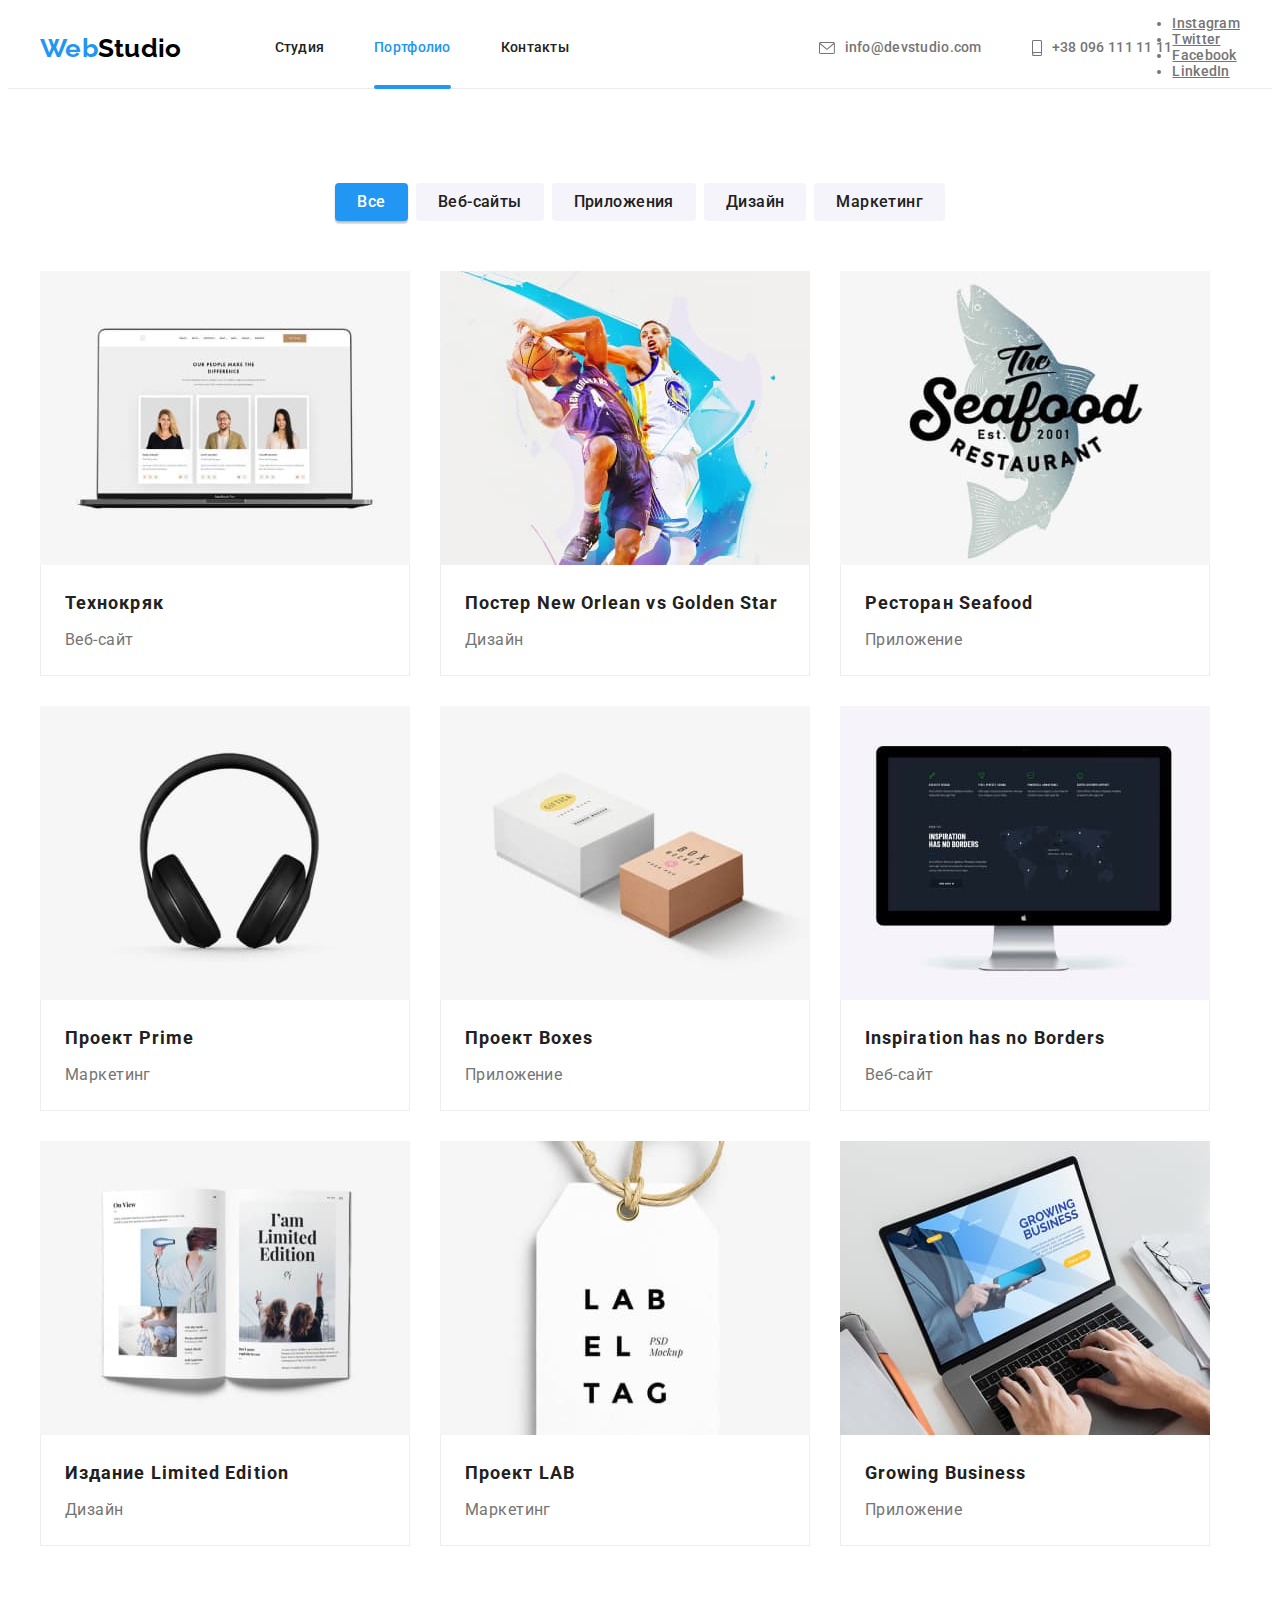
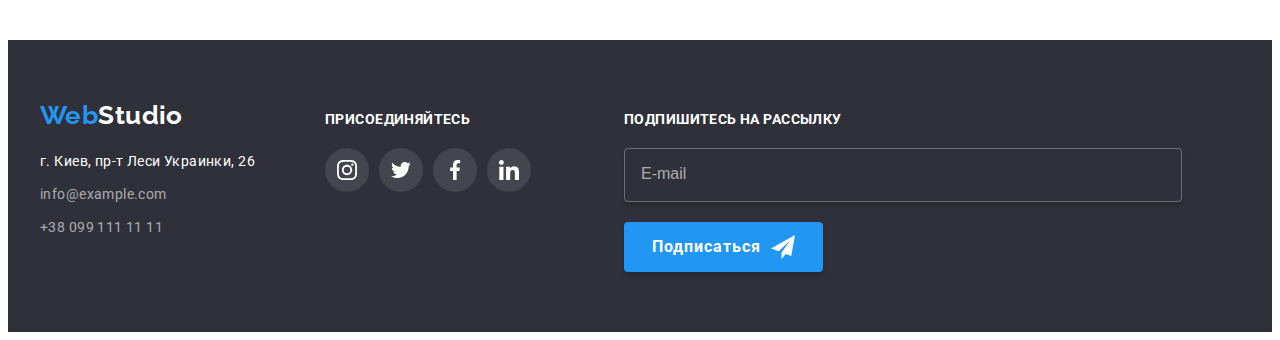
==== commit ad78d337: "Added responsive header to portfolio page markup" ====
--- a/portfolio.html
+++ b/portfolio.html
@@ -28,8 +28,22 @@
 
   <body>
     <!-- HEADER -->
-    <header class="header">
+    <header id="header" class="header">
       <div class="header__container container">
+        <!-- MENU BUTTON -->
+        <button id="toggle-menu" class="header__toggle-menu-button" type="button">
+          <svg class="header_button-icon" width="40" height="40">
+            <use
+              class="header_button-icon-open"
+              href="./images/decoration/icons.svg#menu-open"
+            ></use>
+            <use
+              class="header_button-icon-close"
+              href="./images/decoration/icons.svg#menu-close"
+            ></use>
+          </svg>
+        </button>
+
         <!-- NAVIGATION -->
         <nav class="header__nav">
           <a class="header__logo logo" href="./index.html" lang="en">
@@ -70,6 +84,52 @@
               </svg>
               +38 096 111 11 11
             </a>
+          </li>
+        </ul>
+
+        <!-- SOCIALS -->
+        <ul class="header__company-socials">
+          <li class="header__social-item">
+            <a
+              href="https://www.instagram.com"
+              class="header__social-link"
+              target="_blank"
+              rel="noopener noreferrer"
+              aria-label="Ссылка на аккаунт в инстаграме"
+              >Instagram
+            </a>
+          </li>
+          <li class="header__social-item">
+            <a
+              href="https://www.twitter.com"
+              class="header__social-link"
+              target="_blank"
+              rel="noopener noreferrer"
+              aria-label="Ссылка на аккаунт в твиттере"
+            >
+              Twitter
+            </a>
+          </li>
+          <li class="header__social-item">
+            <a
+              href="https://www.facebook.com"
+              class="header__social-link"
+              target="_blank"
+              rel="noopener noreferrer"
+              aria-label="Ссылка на аккаунт в фейсбуке"
+            >
+              Facebook
+            </a>
+          </li>
+          <li class="header__social-item">
+            <a
+              href="https://www.linkedin.com"
+              class="header__social-link"
+              target="_blank"
+              rel="noopener noreferrer"
+              aria-label="Ссылка на аккаунт в линкедин"
+              >LinkedIn</a
+            >
           </li>
         </ul>
       </div>
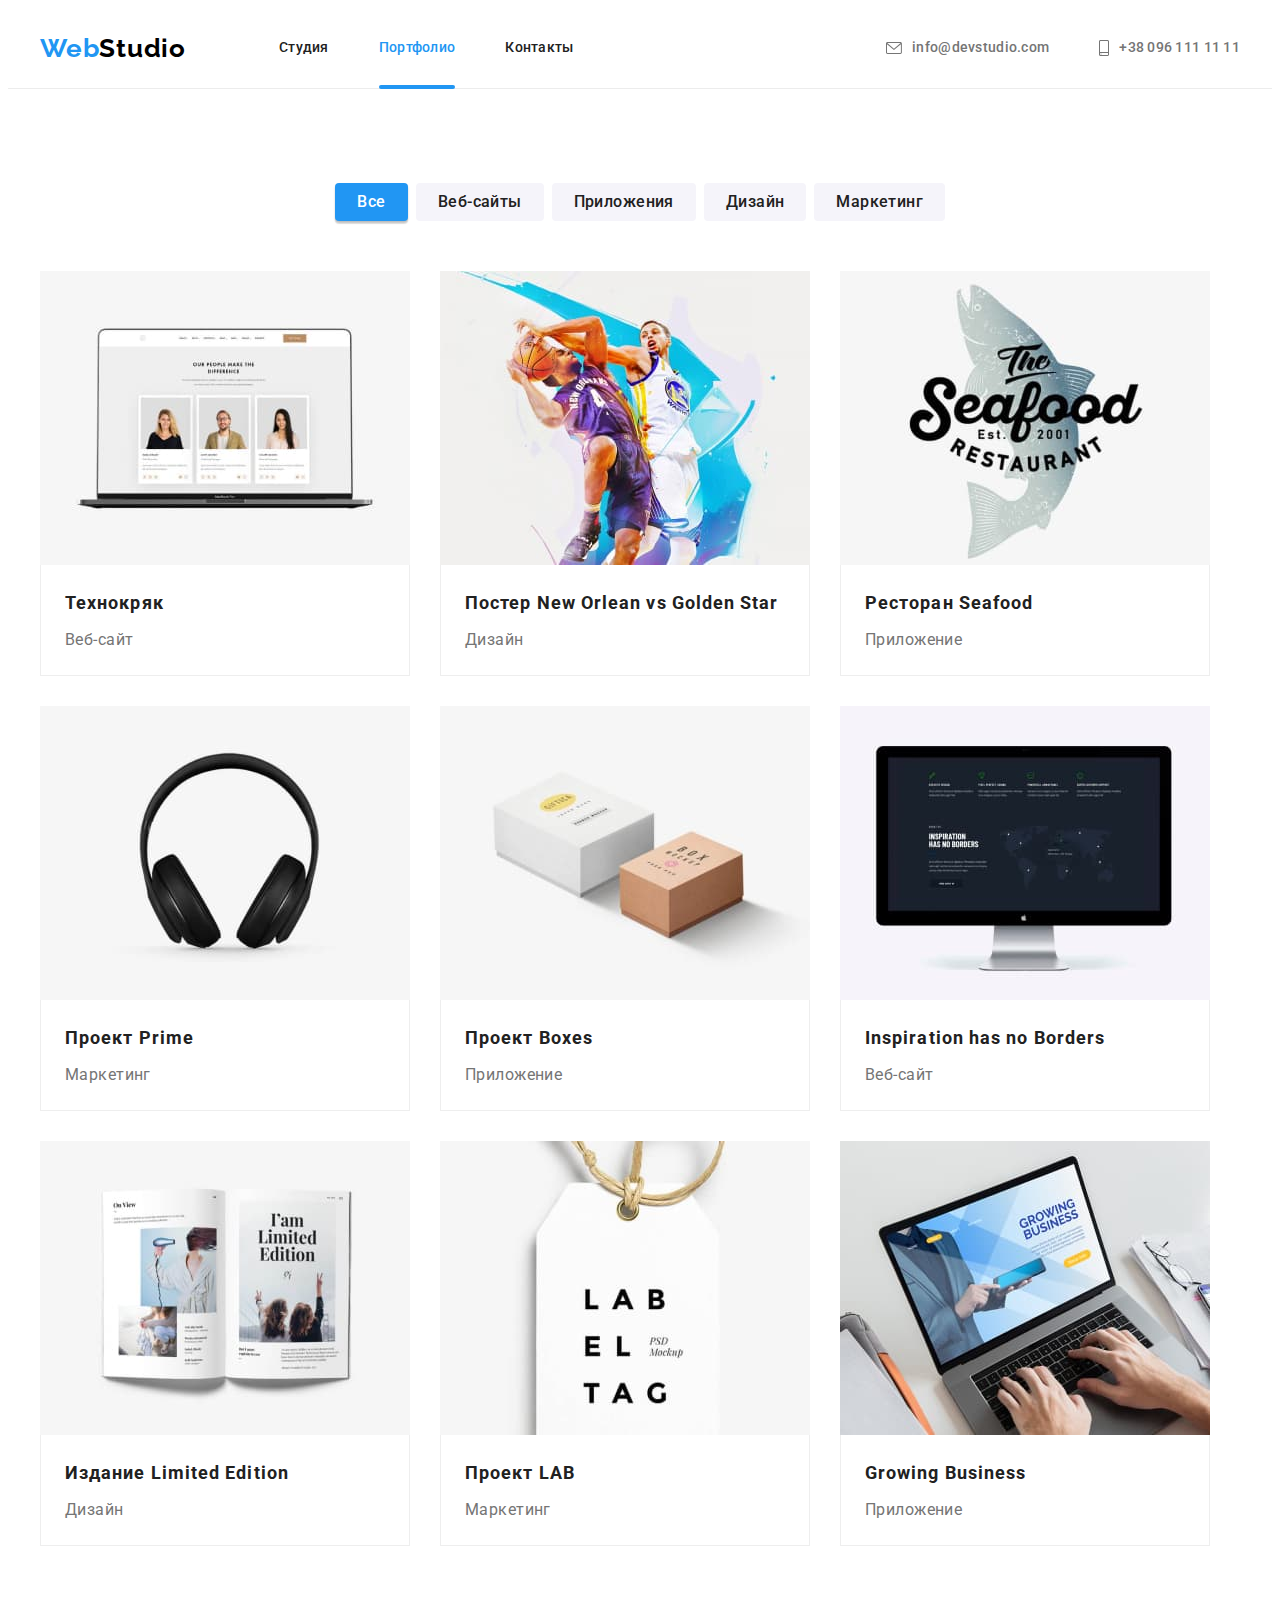
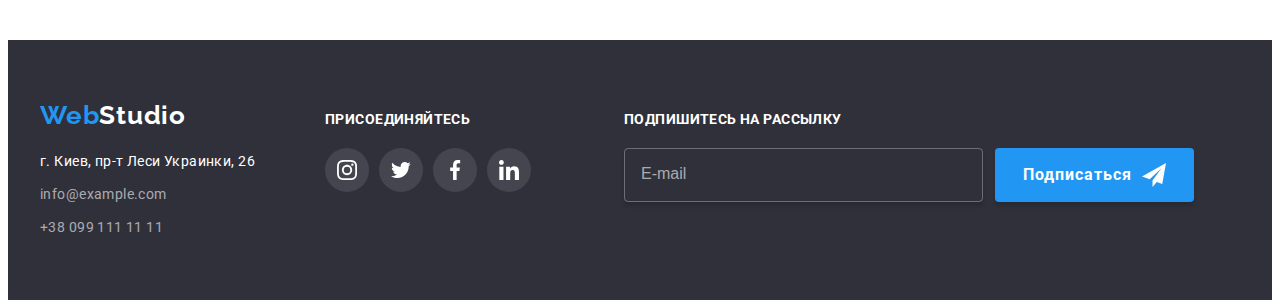
==== commit b99d95a9: "bugfixes" ====
--- a/portfolio.html
+++ b/portfolio.html
@@ -32,13 +32,13 @@
       <div class="header__container container">
         <!-- MENU BUTTON -->
         <button id="toggle-menu" class="header__toggle-menu-button" type="button">
-          <svg class="header_button-icon" width="40" height="40">
+          <svg class="header__button-icon" width="40" height="40">
             <use
-              class="header_button-icon-open"
+              class="header__button-icon-open"
               href="./images/decoration/icons.svg#menu-open"
             ></use>
             <use
-              class="header_button-icon-close"
+              class="header__button-icon-close"
               href="./images/decoration/icons.svg#menu-close"
             ></use>
           </svg>
--- a/css/main.min.css
+++ b/css/main.min.css
@@ -1 +1 @@
-.section-portfolio__button-filter,.modal__send-button,.section-hero__button,.footer__button-send{font-family:inherit;font-weight:500;font-size:16px;line-height:1.625;letter-spacing:inherit;border-radius:4px;min-width:73px;padding:6px 22px;background-color:#f5f4fa;border-width:0px;color:#212121}.section-portfolio__button-filter:hover,.modal__send-button:hover,.section-hero__button:hover,.footer__button-send:hover,.section-portfolio__button-filter:focus,.modal__send-button:focus,.section-hero__button:focus,.footer__button-send:focus{background-color:#2196f3;-webkit-box-shadow:0px 3px 1px rgba(0,0,0,.1),0px 1px 2px rgba(0,0,0,.08),0px 2px 2px rgba(0,0,0,.12);box-shadow:0px 3px 1px rgba(0,0,0,.1),0px 1px 2px rgba(0,0,0,.08),0px 2px 2px rgba(0,0,0,.12);color:#fff;cursor:pointer}.modal__send-button,.section-hero__button,.footer__button-send{font-weight:700;line-height:1.875;letter-spacing:.06em;padding:10px 32px;background-color:#2196f3;-webkit-box-shadow:0px 4px 4px rgba(0,0,0,.15);box-shadow:0px 4px 4px rgba(0,0,0,.15);color:#fff;-webkit-transition:background-color 250ms cubic-bezier(0.4, 0, 0.2, 1);transition:background-color 250ms cubic-bezier(0.4, 0, 0.2, 1)}.modal__send-button:hover,.section-hero__button:hover,.footer__button-send:hover,.modal__send-button:focus,.section-hero__button:focus,.footer__button-send:focus{background-color:#188ce8;-webkit-box-shadow:0px 4px 4px rgba(0,0,0,.15);box-shadow:0px 4px 4px rgba(0,0,0,.15)}.section-portfolio__card-link,.logo,.footer__address-link,.header__contact-link,.header__page-link{text-decoration:none;font-style:normal}.section-portfolio__card-link:hover,.logo:hover,.footer__address-link:hover,.header__contact-link:hover,.header__page-link:hover{cursor:pointer}.footer__address-link,.header__contact-link,.header__page-link{-webkit-transition:color 250ms cubic-bezier(0.4, 0, 0.2, 1);transition:color 250ms cubic-bezier(0.4, 0, 0.2, 1)}.footer__address-link:hover,.header__contact-link:hover,.header__page-link:hover,.footer__address-link:focus,.header__contact-link:focus,.header__page-link:focus{color:#2196f3}.footer__subscribe,.footer__container,.section-portfolio__filters,.section-clients__link,.section-services__img-description,.section-advantages__icon-wrapper,.modal__close-button,.header__container,.socials__link,.modal__agree-label,.modal__request-form,.footer__button-send,.header__contact-link,.header__nav{display:-webkit-box;display:-ms-flexbox;display:flex}.modal__agree-label,.modal__request-form,.footer__button-send,.header__contact-link,.header__nav{-webkit-box-align:center;-ms-flex-align:center;align-items:center}.section-portfolio__filters,.section-clients__link,.section-services__img-description,.section-advantages__icon-wrapper,.modal__close-button,.header__container,.socials__link{-webkit-box-align:center;-ms-flex-align:center;align-items:center;-webkit-box-pack:center;-ms-flex-pack:center;justify-content:center}.modal__input,.footer__mail-input{height:40px;border-width:1px;border-radius:4px;border-style:solid;-webkit-transition:border-color 250ms cubic-bezier(0.4, 0, 0.2, 1);transition:border-color 250ms cubic-bezier(0.4, 0, 0.2, 1)}.modal__input:focus,.footer__mail-input:focus,.modal__input:active,.footer__mail-input:active{border-color:#2196f3}.section-clients__icon,.modal__close-icon,.footer__button-icon,.header_button-icon,.header__contact-icon,.socials__link{fill:currentColor}.section-portfolio,.section-clients,.section-team,.section-services,.section-advantages,.section-hero,.header{padding-top:60px;padding-bottom:60px;background-color:#fff}@media screen and (min-width: 1200px){.section-portfolio,.section-clients,.section-team,.section-services,.section-advantages,.section-hero,.header{padding-top:94px;padding-bottom:94px}}.section-clients__section-title,.section-team__section-title,.section-services__section-title{font-weight:700;font-size:28px;line-height:1.17;text-align:center;margin-bottom:30px;color:#212121}@media screen and (min-width: 1200px){.section-clients__section-title,.section-team__section-title,.section-services__section-title{font-size:36px;margin-bottom:50px}}.section-portfolio__projects,.section-portfolio__filters,.section-clients__clients-list,.section-team__team-list,.section-services__services-list,.section-advantages__advantages-list,.modal__fields,.footer__addresses-list,.header__contacts,.header__pages,.socials{list-style:none}.section-portfolio__section-title,.section-advantages__section-title,.modal__agree-checkbox{position:absolute;width:1px;height:1px;margin:-1px;border:0;padding:0;white-space:nowrap;-webkit-clip-path:inset(100%);clip-path:inset(100%);clip:rect(0 0 0 0);overflow:hidden}a{color:currentColor}button,p,h1,h2,h3,h4,h5,h6,ul{margin:0;padding:0}img{display:block;height:auto;max-width:100%}input:active,input:focus,textarea:active,textarea:focus{outline:none}body{font-family:"Roboto" , sans-serif;font-weight:400;font-size:14px;line-height:1.72;letter-spacing:.03em;background-color:#fff;color:#757575}.container{margin:0 auto;padding:0 15px}@media screen and (max-width: 767.98px){.container{min-width:320px;max-width:480px}}@media screen and (min-width: 768px)and (max-width: 1199.98px){.container{width:768px}}@media screen and (min-width: 1200px){.container{width:1200px}}.hidden{display:none}.logo{font-family:"Raleway" , sans-serif;font-weight:700;font-size:24px;line-height:1.17;color:#2196f3}@media screen and (min-width: 1200px){.logo{font-size:26px}}.logo__second-word{color:#000}.logo__second-word--light{color:#fff}.socials{display:-webkit-box;display:-ms-flexbox;display:flex;margin-top:-10px;margin-left:-10px;display:-webkit-inline-box;display:-ms-inline-flexbox;display:inline-flex}.socials__social{margin-top:10px;margin-left:10px;width:44px;height:44px}.socials__link{width:100%;height:100%;border-radius:50%;color:#afb1b8;-webkit-transition:background-color 250ms cubic-bezier(0.4, 0, 0.2, 1) , color 250ms cubic-bezier(0.4, 0, 0.2, 1);transition:background-color 250ms cubic-bezier(0.4, 0, 0.2, 1) , color 250ms cubic-bezier(0.4, 0, 0.2, 1)}.socials__link:hover,.socials__link:focus{background-color:#2196f3;color:#fff}.header{font-weight:500;line-height:1.14;letter-spacing:.02em;padding:0px;border-bottom:1px solid #ececec}@media screen and (max-width: 767.98px){.header{padding:10px 0;-webkit-transition:-webkit-transform 250ms cubic-bezier(0.4, 0, 0.2, 1);transition:-webkit-transform 250ms cubic-bezier(0.4, 0, 0.2, 1);transition:transform 250ms cubic-bezier(0.4, 0, 0.2, 1);transition:transform 250ms cubic-bezier(0.4, 0, 0.2, 1), -webkit-transform 250ms cubic-bezier(0.4, 0, 0.2, 1);background-color:red}.header.is-fullscreen{position:absolute;top:calc(-100vh + 60px);left:0;width:100vw;height:100vh;-webkit-transform:translateY(calc(100% - 60px));transform:translateY(calc(100% - 60px))}}.header__logo{margin-bottom:0px;margin-right:88px}.header.is-fullscreen .header__logo{display:none}@media screen and (min-width: 1200px){.header__logo{margin-right:93px}}.header__pages{color:#212121}@media screen and (max-width: 767.98px){.header__pages{font-weight:500;font-size:40px;line-height:1.175;display:none}header.is-fullscreen .header__pages{display:block}}@media screen and (min-width: 768px){.header__pages{display:-webkit-box;display:-ms-flexbox;display:flex;-webkit-box-align:center;-ms-flex-align:center;align-items:center}}@media screen and (max-width: 767.98px){.header__page:not(:last-child){margin-bottom:32px}}@media screen and (min-width: 768px){.header__page:not(:last-child){margin-right:50px}}@media screen and (min-width: 768px){.header__page-link{display:block;padding:32px 0}}.header__page-link--active-page{position:relative;color:#2196f3}.header__page-link--active-page::after{content:"";position:absolute;left:0;bottom:-1px;width:100%;height:4px;border-radius:2px;background-color:currentColor}@media screen and (max-width: 767.98px){.header__contacts{display:none}}@media screen and (max-width: 1199.98px){.header__contacts{font-size:12px;line-height:1.166}}@media screen and (min-width: 768px)and (max-width: 1199.98px){.header__contacts{width:138px}}@media screen and (min-width: 768px){.header__contacts{margin-left:auto}}@media screen and (min-width: 1200px){.header__contacts{display:-webkit-box;display:-ms-flexbox;display:flex;-webkit-box-align:center;-ms-flex-align:center;align-items:center}}@media screen and (max-width: 767.98px){.header__contact:not(:last-child){margin-bottom:32px}}@media screen and (min-width: 768px)and (max-width: 1199.98px){.header__contact:not(:last-child){display:block;margin-bottom:10px}}@media screen and (min-width: 1200px){.header__contact:not(:last-child){margin-right:50px}}.header__contact-link{white-space:nowrap}@media screen and (min-width: 1200px){.header__contact-link{padding:32px 0}}.header__contact-icon{margin-right:8px}@media screen and (max-width: 1199.98px){.header__contact-icon{-webkit-transform:scale(0.875);transform:scale(0.875)}}@media screen and (min-width: 1200px){.header__contact-icon{margin-right:10px}}@media screen and (max-width: 767.98px){.header__toggle-menu-button{margin-left:auto;width:44px;height:44px;border:none;background-color:rgba(0,0,0,0);color:#000}}@media screen and (min-width: 768px){.header__toggle-menu-button{display:none}}.header__toggle-menu-button.is-touched .header_button-icon-open{display:none}.header__toggle-menu-button:not(.is-touched) .header_button-icon-close{display:none}.footer{padding:60px 0;background-color:#2f303a}.footer__container{-webkit-box-align:start;-ms-flex-align:start;align-items:flex-start}.footer__studio-info{margin-right:70px}.footer__logo{display:inline-block;margin-bottom:20px}.footer__addresses-list{line-height:1.71;color:#fff}.footer__address:not(:last-child){margin-bottom:9px}.footer__address:not(:nth-child(1)){color:rgba(255,255,255,.6)}.footer__subscribe-subtitle,.footer__follow-subtitle{font-size:14px;line-height:1.14;text-transform:uppercase;margin-bottom:20px}.footer__subscribe,.footer__follow-us{padding-top:12px;color:#fff}.footer__follow-us{margin-right:93px}.footer__socials-link{background-color:rgba(255,255,255,.1);color:#fff}.footer__subscribe{-ms-flex-wrap:wrap;flex-wrap:wrap;max-width:570px;min-width:450px;margin-bottom:-20px}.footer__mail-input{-ms-flex-negative:0;flex-shrink:0;-webkit-box-flex:1;-ms-flex-positive:1;flex-grow:1;min-width:358px;height:50px;margin-right:12px;margin-bottom:20px;padding-left:16px;border:1px solid rgba(255,255,255,.3);background-color:rgba(0,0,0,0);-webkit-box-shadow:0px 4px 4px 0px rgba(0,0,0,.15);box-shadow:0px 4px 4px 0px rgba(0,0,0,.15);color:inherit}.footer__mail-input::-webkit-input-placeholder{font-size:16px;line-height:1.25;color:rgba(255,255,255,.6)}.footer__mail-input::-moz-placeholder{font-size:16px;line-height:1.25;color:rgba(255,255,255,.6)}.footer__mail-input:-ms-input-placeholder{font-size:16px;line-height:1.25;color:rgba(255,255,255,.6)}.footer__mail-input::-ms-input-placeholder{font-size:16px;line-height:1.25;color:rgba(255,255,255,.6)}.footer__mail-input::placeholder{font-size:16px;line-height:1.25;color:rgba(255,255,255,.6)}.footer__button-send{margin-bottom:20px;padding-right:28px;padding-left:28px}.footer__button-icon{margin-left:10px}.section-hero{text-align:center;margin:0 auto;max-width:480px;background-color:#c4c4c4;background-image:-webkit-gradient(linear, left top, left bottom, from(rgba(47, 48, 58, 0.4)), to(rgba(47, 48, 58, 0.4))),url(../images/decoration/hero-bg_mobile.jpg);background-image:linear-gradient(rgba(47, 48, 58, 0.4), rgba(47, 48, 58, 0.4)),url(../images/decoration/hero-bg_mobile.jpg);background-clip:border-box;background-repeat:no-repeat;background-position:center;background-size:480px auto;-o-object-fit:cover;object-fit:cover;color:#fff}@media screen and (min-device-pixel-ratio: 2),(-webkit-min-device-pixel-ratio: 2),(min-resolution: 192dpi),(min-resolution: 2dppx){.section-hero{background-image:-webkit-gradient(linear, left top, left bottom, from(rgba(47, 48, 58, 0.4)), to(rgba(47, 48, 58, 0.4))),url(../images/decoration/hero-bg_mobile@2x.jpg);background-image:linear-gradient(rgba(47, 48, 58, 0.4), rgba(47, 48, 58, 0.4)),url(../images/decoration/hero-bg_mobile@2x.jpg)}}@media screen and (min-width: 768px)and (max-width: 1199.98px){.section-hero{max-width:768px;background-image:-webkit-gradient(linear, left top, left bottom, from(rgba(47, 48, 58, 0.4)), to(rgba(47, 48, 58, 0.4))),url(../images/decoration/hero-bg_tablet.jpg);background-image:linear-gradient(rgba(47, 48, 58, 0.4), rgba(47, 48, 58, 0.4)),url(../images/decoration/hero-bg_tablet.jpg);background-size:768px auto}}@media screen and (min-width: 768px)and (max-width: 1199.98px)and (min-device-pixel-ratio: 2),screen and (min-width: 768px)and (max-width: 1199.98px)and (-webkit-min-device-pixel-ratio: 2),screen and (min-width: 768px)and (max-width: 1199.98px)and (min-resolution: 192dpi),screen and (min-width: 768px)and (max-width: 1199.98px)and (min-resolution: 2dppx){.section-hero{background-image:-webkit-gradient(linear, left top, left bottom, from(rgba(47, 48, 58, 0.4)), to(rgba(47, 48, 58, 0.4))),url(../images/decoration/hero-bg_tablet@2x.jpg);background-image:linear-gradient(rgba(47, 48, 58, 0.4), rgba(47, 48, 58, 0.4)),url(../images/decoration/hero-bg_tablet@2x.jpg)}}@media screen and (max-width: 1199.98px){.section-hero{padding:118px 0}}@media screen and (min-width: 1200px){.section-hero{padding:200px 0;max-width:1600px;background-image:-webkit-gradient(linear, left top, left bottom, from(rgba(47, 48, 58, 0.4)), to(rgba(47, 48, 58, 0.4))),url(../images/decoration/hero-bg_desktop.jpg);background-image:linear-gradient(rgba(47, 48, 58, 0.4), rgba(47, 48, 58, 0.4)),url(../images/decoration/hero-bg_desktop.jpg);background-size:1600px auto}}@media screen and (min-width: 1200px)and (min-device-pixel-ratio: 2),screen and (min-width: 1200px)and (-webkit-min-device-pixel-ratio: 2),screen and (min-width: 1200px)and (min-resolution: 192dpi),screen and (min-width: 1200px)and (min-resolution: 2dppx){.section-hero{background-image:-webkit-gradient(linear, left top, left bottom, from(rgba(47, 48, 58, 0.4)), to(rgba(47, 48, 58, 0.4))),url(../images/decoration/hero-bg_desktop@2x.jpg);background-image:linear-gradient(rgba(47, 48, 58, 0.4), rgba(47, 48, 58, 0.4)),url(../images/decoration/hero-bg_desktop@2x.jpg)}}.section-hero__section-title{font-weight:900;font-size:26px;line-height:1.61;letter-spacing:.06em;text-transform:uppercase;margin:0 auto 30px;max-width:360px}@media screen and (min-width: 1200px){.section-hero__section-title{font-size:44px;line-height:1.36;max-width:696px}}.modal{position:fixed;top:0px;left:0px;width:100vw;height:100vh;z-index:10;background-color:rgba(0,0,0,.2);opacity:1;-webkit-transition:opacity 250ms cubic-bezier(0.4, 0, 0.2, 1);transition:opacity 250ms cubic-bezier(0.4, 0, 0.2, 1)}.modal.is-hidden{opacity:0;pointer-events:none}.modal__window{position:absolute;top:50%;left:50%;width:calc(100% - 30px);min-width:320px;max-width:450px;min-height:581px;padding:40px;border-radius:4px;background-color:#fff;-webkit-box-shadow:0px 1px 3px rgba(0,0,0,.12),0px 1px 1px rgba(0,0,0,.14),0px 2px 1px rgba(0,0,0,.2);box-shadow:0px 1px 3px rgba(0,0,0,.12),0px 1px 1px rgba(0,0,0,.14),0px 2px 1px rgba(0,0,0,.2);color:#757575;-webkit-transform:translate(-50%, -50%) scale(1, 1);transform:translate(-50%, -50%) scale(1, 1);-webkit-transition:-webkit-transform 250ms cubic-bezier(0.4, 0, 0.2, 1);transition:-webkit-transform 250ms cubic-bezier(0.4, 0, 0.2, 1);transition:transform 250ms cubic-bezier(0.4, 0, 0.2, 1);transition:transform 250ms cubic-bezier(0.4, 0, 0.2, 1), -webkit-transform 250ms cubic-bezier(0.4, 0, 0.2, 1)}.modal.is-hidden .modal__window{-webkit-transform:translate(-50%, -50%) scale(0.1, 0.1);transform:translate(-50%, -50%) scale(0.1, 0.1);pointer-events:none;visibility:hidden}@media screen and (min-width: 768px)and (max-width: 1199.98px){.modal__window{width:450px}}@media screen and (max-width: 1199.98px){.modal__window{font-size:12px;line-height:1.17}}@media screen and (min-width: 1200px){.modal__window{width:80%;max-width:528px}}.modal__close-button{position:absolute;right:8px;top:8px;width:30px;height:30px;border:1px solid rgba(0,0,0,.1);border-radius:50%;background-color:inherit;color:#000;-webkit-transition:color 250ms cubic-bezier(0.4, 0, 0.2, 1);transition:color 250ms cubic-bezier(0.4, 0, 0.2, 1)}.modal__close-button:hover,.modal__close-button:focus{color:#2196f3}.modal__subtitle{font-size:20px;line-height:1.5;text-align:center;margin-bottom:12px;color:#212121}@media screen and (min-width: 1200px){.modal__subtitle{line-height:1.17}}.modal__request-form{-webkit-box-orient:vertical;-webkit-box-direction:normal;-ms-flex-direction:column;flex-direction:column}.modal__fields{text-align:left;width:100%;margin-bottom:20px}.modal__field{position:relative;color:#212121}.modal__input-label{font-size:12px;line-height:1.16;display:block;margin-bottom:4px;color:#757575}.modal__input{display:block;width:100%;padding-left:42px;border-color:rgba(33,33,33,.2)}.modal__input:not(:last-child){margin-bottom:10px}.modal__input--commentary{height:120px;padding:12px 16px;resize:none}.modal__input--commentary::-webkit-input-placeholder{color:rgba(117,117,117,.5)}.modal__input--commentary::-moz-placeholder{color:rgba(117,117,117,.5)}.modal__input--commentary:-ms-input-placeholder{color:rgba(117,117,117,.5)}.modal__input--commentary::-ms-input-placeholder{color:rgba(117,117,117,.5)}.modal__input--commentary::placeholder{color:rgba(117,117,117,.5)}.modal__input-icon{position:absolute;left:12px;bottom:20px;-webkit-transform:translate(0, 50%);transform:translate(0, 50%);fill:currentColor;-webkit-transition:fill 250ms cubic-bezier(0.4, 0, 0.2, 1);transition:fill 250ms cubic-bezier(0.4, 0, 0.2, 1)}.modal__input:active+.modal__input-icon,.modal__input:focus+.modal__input-icon{fill:#2196f3}.modal__agree-label{text-align:left;-ms-flex-wrap:wrap;flex-wrap:wrap;margin-bottom:30px}.modal__agree-icon{-ms-flex-negative:0;flex-shrink:0;margin-right:7px;border:2px solid #212121;border-radius:2px;fill:rgba(0,0,0,0);-webkit-transition:background-color 250ms cubic-bezier(0.4, 0, 0.2, 1) , border-width 250ms cubic-bezier(0.4, 0, 0.2, 1) , fill 250ms cubic-bezier(0.4, 0, 0.2, 1);transition:background-color 250ms cubic-bezier(0.4, 0, 0.2, 1) , border-width 250ms cubic-bezier(0.4, 0, 0.2, 1) , fill 250ms cubic-bezier(0.4, 0, 0.2, 1)}.modal__agree-checkbox:focus+.modal__agree-icon{background-color:rgba(33,150,243,.5);border-style:dotted}.modal__agree-checkbox:checked+.modal__agree-icon{background-color:#2196f3;border-width:0px;fill:#fff}.modal__agreements-link{color:#2196f3}.modal__send-button{padding-right:55px;padding-left:55px;margin-bottom:0px}@media screen and (min-width: 768px){.section-advantages__advantages-list{display:-webkit-box;display:-ms-flexbox;display:flex;-ms-flex-wrap:wrap;flex-wrap:wrap;margin-top:-30px;margin-left:-30px}}@media screen and (max-width: 767.98px){.section-advantages__advantage:not(:last-child){margin-bottom:30px}}@media screen and (min-width: 768px)and (max-width: 1199.98px){.section-advantages__advantage{margin-top:30px;margin-left:30px;width:calc(50% - 30px);max-width:-webkit-max-content;max-width:-moz-max-content;max-width:max-content;min-width:-webkit-min-content;min-width:-moz-min-content;min-width:min-content}}@media screen and (min-width: 1200px){.section-advantages__advantage{margin-top:30px;margin-left:30px;width:calc(25% - 30px);max-width:-webkit-max-content;max-width:-moz-max-content;max-width:max-content;min-width:-webkit-min-content;min-width:-moz-min-content;min-width:min-content}}.section-advantages__icon-wrapper{width:100%;height:120px;margin-bottom:30px;border-radius:4px;background-color:#f5f4fa}.section-advantages__subtitle{font-weight:700;font-size:14px;line-height:1.17;text-transform:uppercase;margin-bottom:10px;color:#212121}@media screen and (max-width: 767.98px){.section-advantages__subtitle{text-align:center}}.section-services{padding-top:0}@media screen and (max-width: 1199.98px){.section-services{display:none}}.section-services__services-list{display:-webkit-box;display:-ms-flexbox;display:flex;margin-top:-30px;margin-left:-30px}.section-services__service{margin-top:30px;margin-left:30px;width:calc(33.3333333333% - 30px);max-width:-webkit-max-content;max-width:-moz-max-content;max-width:max-content;min-width:-webkit-min-content;min-width:-moz-min-content;min-width:min-content}.section-services__img-wrapper{position:relative}.section-services__img-description{position:absolute;left:0px;bottom:0px;width:100%;height:70px;padding:0 15px;color:#fff;font-size:14px;line-height:1.14;text-align:center;text-transform:uppercase;background-color:rgba(47,48,58,.8)}.section-team{font-size:16px;line-height:1.17;text-align:center;background-color:#f5f4fa}@media screen and (min-width: 768px){.section-team__team-list{display:-webkit-box;display:-ms-flexbox;display:flex;-ms-flex-wrap:wrap;flex-wrap:wrap;margin-top:-30px;margin-left:-30px}}.section-team__card{-webkit-box-shadow:0px 1px 3px rgba(0,0,0,.12),0px 1px 1px rgba(0,0,0,.14),0px 2px 1px rgba(0,0,0,.2);box-shadow:0px 1px 3px rgba(0,0,0,.12),0px 1px 1px rgba(0,0,0,.14),0px 2px 1px rgba(0,0,0,.2);border-radius:0px 0px 4px 4px;background-color:#fff}@media screen and (max-width: 767.98px){.section-team__card:not(:last-child){margin-bottom:30px}}@media screen and (min-width: 768px)and (max-width: 1199.98px){.section-team__card{margin-top:30px;margin-left:30px;width:calc(50% - 30px);max-width:-webkit-max-content;max-width:-moz-max-content;max-width:max-content;min-width:-webkit-min-content;min-width:-moz-min-content;min-width:min-content}}@media screen and (min-width: 1200px){.section-team__card{margin-top:30px;margin-left:30px;width:calc(25% - 30px);max-width:-webkit-max-content;max-width:-moz-max-content;max-width:max-content;min-width:-webkit-min-content;min-width:-moz-min-content;min-width:min-content}}.section-team__photo{width:450px}@media screen and (min-width: 768px)and (max-width: 1199.98px){.section-team__photo{width:354px}}@media screen and (min-width: 1200px){.section-team__photo{width:270px}}.section-team__card-meta{text-align:center;padding:30px 15px}.section-team__meta-subtitle{font-weight:500;font-size:inherit;margin-bottom:10px;color:#212121}.section-team__meta-description{margin-bottom:16px}.section-clients__clients-list{display:-webkit-box;display:-ms-flexbox;display:flex;-ms-flex-wrap:wrap;flex-wrap:wrap;margin-top:-30px;margin-left:-30px}@media screen and (max-width: 767.98px){.section-clients__client{margin-top:30px;margin-left:30px;width:calc(50% - 30px);max-width:100%;min-width:-webkit-min-content;min-width:-moz-min-content;min-width:min-content}}@media screen and (min-width: 768px)and (max-width: 1199.98px){.section-clients__client{margin-top:30px;margin-left:30px;width:calc(33.3333333333% - 30px);max-width:100%;min-width:-webkit-min-content;min-width:-moz-min-content;min-width:min-content}}@media screen and (min-width: 1200px){.section-clients__client{margin-top:30px;margin-left:30px;width:calc(16.6666666667% - 30px);max-width:100%;min-width:-webkit-min-content;min-width:-moz-min-content;min-width:min-content}}.section-clients__link{height:92px;border:1px solid #afb1b8;border-radius:4px;color:#afb1b8;-webkit-transition:border-color 250ms cubic-bezier(0.4, 0, 0.2, 1) , color 250ms cubic-bezier(0.4, 0, 0.2, 1);transition:border-color 250ms cubic-bezier(0.4, 0, 0.2, 1) , color 250ms cubic-bezier(0.4, 0, 0.2, 1)}.section-clients__link:hover,.section-clients__link:focus{border-color:#2196f3;color:#2196f3}.section-portfolio{margin:0;padding:94px 0}.section-portfolio__filters{margin-bottom:50px}.section-portfolio__filter:not(:last-child){margin-right:8px}.section-portfolio__button-filter--active{background-color:#2196f3;-webkit-box-shadow:0px 3px 1px rgba(0,0,0,.1),0px 1px 2px rgba(0,0,0,.08),0px 2px 2px rgba(0,0,0,.12);box-shadow:0px 3px 1px rgba(0,0,0,.1),0px 1px 2px rgba(0,0,0,.08),0px 2px 2px rgba(0,0,0,.12);color:#fff}.section-portfolio__projects{display:-webkit-box;display:-ms-flexbox;display:flex;-ms-flex-wrap:wrap;flex-wrap:wrap;margin-top:-30px;margin-left:-30px}.section-portfolio__card{margin-top:30px;margin-left:30px;width:calc(33.3333333333% - 30px);max-width:-webkit-max-content;max-width:-moz-max-content;max-width:max-content;min-width:-webkit-min-content;min-width:-moz-min-content;min-width:min-content}.section-portfolio__card-link{display:block;-webkit-transition:-webkit-box-shadow 250ms cubic-bezier(0.4, 0, 0.2, 1);transition:-webkit-box-shadow 250ms cubic-bezier(0.4, 0, 0.2, 1);transition:box-shadow 250ms cubic-bezier(0.4, 0, 0.2, 1);transition:box-shadow 250ms cubic-bezier(0.4, 0, 0.2, 1), -webkit-box-shadow 250ms cubic-bezier(0.4, 0, 0.2, 1)}.section-portfolio__card-link:hover,.section-portfolio__card-link:focus{-webkit-box-shadow:0px 1px 1px rgba(0,0,0,.12),0px 4px 4px rgba(0,0,0,.06),1px 4px 6px rgba(0,0,0,.16);box-shadow:0px 1px 1px rgba(0,0,0,.12),0px 4px 4px rgba(0,0,0,.06),1px 4px 6px rgba(0,0,0,.16)}.section-portfolio__img-wrapper{position:relative;overflow:hidden}.section-portfolio__proj-details{font-size:18px;line-height:1.55;position:absolute;top:0px;left:0px;-webkit-transform:translateY(100%);transform:translateY(100%);width:100%;height:100%;padding:17% 24px;background-color:rgba(33,150,243,.9);color:#fff;overflow:auto;-webkit-transition:-webkit-transform 250ms cubic-bezier(0.4, 0, 0.2, 1);transition:-webkit-transform 250ms cubic-bezier(0.4, 0, 0.2, 1);transition:transform 250ms cubic-bezier(0.4, 0, 0.2, 1);transition:transform 250ms cubic-bezier(0.4, 0, 0.2, 1), -webkit-transform 250ms cubic-bezier(0.4, 0, 0.2, 1)}.section-portfolio__card-link:hover .section-portfolio__proj-details,.section-portfolio__card-link:focus .section-portfolio__proj-details{-webkit-transform:translateY(0);transform:translateY(0)}.section-portfolio__card-meta{padding:20px 24px;border:1px solid #eee;border-top:none}.section-portfolio__meta-subtitle{font-weight:700;font-size:18px;line-height:2;letter-spacing:.06em;margin-bottom:4px;color:#212121}.section-portfolio__meta-description{font-size:16px;line-height:1.875}/*# sourceMappingURL=main.min.css.map */+.section-portfolio__button-filter,.modal__send-button,.section-hero__button,.footer__button-send{font-family:inherit;font-weight:500;font-size:16px;line-height:1.625;letter-spacing:inherit;border-radius:4px;min-width:73px;padding:6px 22px;background-color:#f5f4fa;border-width:0px;color:#212121}.section-portfolio__button-filter:hover,.modal__send-button:hover,.section-hero__button:hover,.footer__button-send:hover,.section-portfolio__button-filter:focus,.modal__send-button:focus,.section-hero__button:focus,.footer__button-send:focus{background-color:#2196f3;-webkit-box-shadow:0px 3px 1px rgba(0,0,0,.1),0px 1px 2px rgba(0,0,0,.08),0px 2px 2px rgba(0,0,0,.12);box-shadow:0px 3px 1px rgba(0,0,0,.1),0px 1px 2px rgba(0,0,0,.08),0px 2px 2px rgba(0,0,0,.12);color:#fff;cursor:pointer}.modal__send-button,.section-hero__button,.footer__button-send{font-weight:700;line-height:1.875;letter-spacing:.06em;padding:10px 32px;background-color:#2196f3;-webkit-box-shadow:0px 4px 4px rgba(0,0,0,.15);box-shadow:0px 4px 4px rgba(0,0,0,.15);color:#fff;-webkit-transition:background-color 250ms cubic-bezier(0.4, 0, 0.2, 1);transition:background-color 250ms cubic-bezier(0.4, 0, 0.2, 1)}.modal__send-button:hover,.section-hero__button:hover,.footer__button-send:hover,.modal__send-button:focus,.section-hero__button:focus,.footer__button-send:focus{background-color:#188ce8;-webkit-box-shadow:0px 4px 4px rgba(0,0,0,.15);box-shadow:0px 4px 4px rgba(0,0,0,.15)}.section-portfolio__card-link,.header__social-link,.logo,.footer__address-link,.header__contact-link,.header__page-link{text-decoration:none;font-style:normal}.section-portfolio__card-link:hover,.header__social-link:hover,.logo:hover,.footer__address-link:hover,.header__contact-link:hover,.header__page-link:hover{cursor:pointer}.footer__address-link,.header__contact-link,.header__page-link{-webkit-transition:color 250ms cubic-bezier(0.4, 0, 0.2, 1);transition:color 250ms cubic-bezier(0.4, 0, 0.2, 1)}.footer__address-link:hover,.header__contact-link:hover,.header__page-link:hover,.footer__address-link:focus,.header__contact-link:focus,.header__page-link:focus{color:#2196f3}.header__container,.section-clients__link,.section-services__img-description,.section-advantages__icon-wrapper,.modal__close-button,.socials__link,.section-portfolio__proj-details,.modal__agree-label,.modal__request-form,.footer__button-send,.header__contact-link,.header__nav{display:-webkit-box;display:-ms-flexbox;display:flex}.section-portfolio__proj-details,.modal__agree-label,.modal__request-form,.footer__button-send,.header__contact-link,.header__nav{-webkit-box-align:center;-ms-flex-align:center;align-items:center}.section-clients__link,.section-services__img-description,.section-advantages__icon-wrapper,.modal__close-button,.socials__link{-webkit-box-align:center;-ms-flex-align:center;align-items:center;-webkit-box-pack:center;-ms-flex-pack:center;justify-content:center}.modal__input,.footer__mail-input{height:40px;border-width:1px;border-radius:4px;border-style:solid;-webkit-transition:border-color 250ms cubic-bezier(0.4, 0, 0.2, 1);transition:border-color 250ms cubic-bezier(0.4, 0, 0.2, 1)}.modal__input:focus,.footer__mail-input:focus,.modal__input:active,.footer__mail-input:active{border-color:#2196f3}.section-clients__icon,.modal__agree-icon,.modal__close-icon,.footer__button-icon,.header__button-icon,.header__contact-icon,.socials__link{fill:currentColor}.section-portfolio,.section-clients,.section-team,.section-services,.section-advantages,.section-hero,.header{padding-top:60px;padding-bottom:60px;background-color:#fff}@media screen and (min-width: 1200px){.section-portfolio,.section-clients,.section-team,.section-services,.section-advantages,.section-hero,.header{padding-top:94px;padding-bottom:94px}}.section-clients__section-title,.section-team__section-title,.section-services__section-title{font-weight:700;font-size:28px;line-height:1.17;text-align:center;margin-bottom:30px;color:#212121}@media screen and (min-width: 1200px){.section-clients__section-title,.section-team__section-title,.section-services__section-title{font-size:36px;margin-bottom:50px}}.section-portfolio__projects,.section-portfolio__filters,.section-clients__clients-list,.section-team__team-list,.section-services__services-list,.section-advantages__advantages-list,.modal__fields,.footer__addresses-list,.header__company-socials,.header__contacts,.header__pages,.socials{list-style:none}.section-portfolio__section-title,.section-advantages__section-title,.modal__agree-checkbox{position:absolute;width:1px;height:1px;margin:-1px;border:0;padding:0;white-space:nowrap;-webkit-clip-path:inset(100%);clip-path:inset(100%);clip:rect(0 0 0 0);overflow:hidden}a{color:currentColor}button{cursor:pointer}button,p,h1,h2,h3,h4,h5,h6,ul{margin:0;padding:0}img{display:block;height:auto;width:100%;max-width:100%}input:active,input:focus,textarea:active,textarea:focus{outline:none}body{font-family:"Roboto" , sans-serif;font-weight:400;font-size:14px;line-height:1.72;letter-spacing:.03em;background-color:#fff;color:#757575}.container{margin:0 auto;padding:0 15px}@media screen and (max-width: 767.98px){.container{min-width:320px;max-width:480px}}@media screen and (min-width: 768px)and (max-width: 1199.98px){.container{width:768px}}@media screen and (min-width: 1200px){.container{width:1200px}}.hidden{display:none}.logo{font-family:"Raleway" , sans-serif;font-weight:700;font-size:24px;line-height:1.17;letter-spacing:.03em;color:#2196f3}@media screen and (min-width: 1200px){.logo{font-size:26px}}.logo__second-word{color:#000}.logo__second-word--light{color:#fff}.socials{display:-webkit-box;display:-ms-flexbox;display:flex;margin-top:-10px;margin-left:-10px;display:-webkit-inline-box;display:-ms-inline-flexbox;display:inline-flex}.socials__social{margin-top:10px;margin-left:10px;width:44px;height:44px}.socials__link{width:100%;height:100%;border-radius:50%;color:#afb1b8;-webkit-transition:background-color 250ms cubic-bezier(0.4, 0, 0.2, 1) , color 250ms cubic-bezier(0.4, 0, 0.2, 1);transition:background-color 250ms cubic-bezier(0.4, 0, 0.2, 1) , color 250ms cubic-bezier(0.4, 0, 0.2, 1)}.socials__link:hover,.socials__link:focus{background-color:#2196f3;color:#fff}@media screen and (max-width: 767.98px){body{padding-top:60px}body.is-header-fullscreen{overflow:hidden}}.header{font-weight:500;line-height:1.14;letter-spacing:.02em;padding:0px;border-bottom:1px solid #ececec}@media screen and (max-width: 767.98px){.header{position:absolute;top:calc(-100vh + 60px);left:0;width:100vw;height:100vh;z-index:10;-webkit-transition:-webkit-transform 250ms cubic-bezier(0.4, 0, 0.2, 1);transition:-webkit-transform 250ms cubic-bezier(0.4, 0, 0.2, 1);transition:transform 250ms cubic-bezier(0.4, 0, 0.2, 1);transition:transform 250ms cubic-bezier(0.4, 0, 0.2, 1), -webkit-transform 250ms cubic-bezier(0.4, 0, 0.2, 1)}.header.is-fullscreen{padding-bottom:48px;-webkit-transform:translateY(calc(100% - 60px));transform:translateY(calc(100% - 60px));overflow-y:scroll}}.header__container{position:relative}@media screen and (max-width: 767.98px){.header.is-fullscreen .header__container{-webkit-box-orient:vertical;-webkit-box-direction:normal;-ms-flex-direction:column;flex-direction:column;padding-left:40px;height:100%}}@media screen and (min-width: 768px){.header__container{display:-webkit-box;display:-ms-flexbox;display:flex;-webkit-box-align:center;-ms-flex-align:center;align-items:center;-webkit-box-pack:center;-ms-flex-pack:center;justify-content:center}}@media screen and (max-width: 767.98px){.header__nav{margin-right:auto}}.header__logo{margin-bottom:0px}@media screen and (max-width: 767.98px){.header__logo{position:relative;top:0;-webkit-transform:translateY(calc(100vh - 100% - (60px - 100%) / 2));transform:translateY(calc(100vh - 100% - (60px - 100%) / 2))}.header.is-fullscreen .header__logo{display:none}}@media screen and (min-width: 768px){.header__logo{margin-right:88px}}@media screen and (min-width: 1200px){.header__logo{margin-right:93px}}.header__pages{color:#212121}@media screen and (max-width: 767.98px){.header__pages{font-weight:500;font-size:40px;line-height:1.175;display:none;padding-top:48px}header.is-fullscreen .header__pages{display:block}}@media screen and (min-width: 768px){.header__pages{display:-webkit-box;display:-ms-flexbox;display:flex;-webkit-box-align:center;-ms-flex-align:center;align-items:center}}@media screen and (max-width: 767.98px){.header__page:not(:last-child){margin-bottom:32px}}@media screen and (min-width: 768px){.header__page:not(:last-child){margin-right:50px}}@media screen and (min-width: 768px){.header__page-link{display:block;padding:32px 0}}.header__page-link--active-page{position:relative;color:#2196f3}@media screen and (min-width: 768px){.header__page-link--active-page::after{content:"";position:absolute;left:0;bottom:-1px;width:100%;height:4px;border-radius:2px;background-color:currentColor}}@media screen and (max-width: 767.98px){.header__contacts{display:none;-webkit-box-orient:vertical;-webkit-box-direction:reverse;-ms-flex-direction:column-reverse;flex-direction:column-reverse;margin-top:auto;margin-bottom:64px}.header.is-fullscreen .header__contacts{display:-webkit-box;display:-ms-flexbox;display:flex}}@media screen and (max-width: 1199.98px){.header__contacts{font-size:12px;line-height:1.166}}@media screen and (min-width: 768px)and (max-width: 1199.98px){.header__contacts{width:138px}}@media screen and (min-width: 768px){.header__contacts{margin-left:auto}}@media screen and (min-width: 1200px){.header__contacts{display:-webkit-box;display:-ms-flexbox;display:flex;-webkit-box-align:center;-ms-flex-align:center;align-items:center}}@media screen and (max-width: 767.98px){.header__contact:nth-child(1){font-size:24px;line-height:1.17}.header__contact:nth-child(2){font-size:34px;line-height:1.18;margin-bottom:32px;color:#2196f3}}@media screen and (min-width: 768px)and (max-width: 1199.98px){.header__contact:not(:last-child){display:block;margin-bottom:10px}}@media screen and (min-width: 1200px){.header__contact:not(:last-child){margin-right:50px}}.header__contact-link{white-space:nowrap}@media screen and (min-width: 1200px){.header__contact-link{padding:32px 0}}.header__contact-icon{margin-right:8px}@media screen and (max-width: 767.98px){.header__contact-icon{display:none}}@media screen and (max-width: 1199.98px){.header__contact-icon{-webkit-transform:scale(0.875);transform:scale(0.875)}}@media screen and (min-width: 1200px){.header__contact-icon{margin-right:10px}}.header__company-socials{display:none;-ms-flex-wrap:wrap;flex-wrap:wrap}@media screen and (max-width: 767.98px){.header.is-fullscreen .header__company-socials{display:-webkit-box;display:-ms-flexbox;display:flex;-webkit-box-align:center;-ms-flex-align:center;align-items:center}}@media screen and (min-width: 768px){.header__company-socials{display:none}}.header__social-item{position:relative;font-size:18px;line-height:1.22;font-weight:500;color:#2196f3}.header__social-item:not(:last-child){margin-right:20px}.header__social-item:not(:last-child)::after{position:absolute;content:"";right:-10px;width:1px;height:100%;background-color:rgba(33,33,33,.1)}@media screen and (max-width: 767.98px){.header__toggle-menu-button{position:absolute;-webkit-transform:translateY(calc(100vh - 100% - (60px - 100%) / 2));transform:translateY(calc(100vh - 100% - (60px - 100%) / 2));width:40px;height:40px;right:15px;top:0;border:none;background-color:rgba(0,0,0,0);color:#000;-webkit-transition:-webkit-transform 250ms cubic-bezier(0.4, 0, 0.2, 1);transition:-webkit-transform 250ms cubic-bezier(0.4, 0, 0.2, 1);transition:transform 250ms cubic-bezier(0.4, 0, 0.2, 1);transition:transform 250ms cubic-bezier(0.4, 0, 0.2, 1), -webkit-transform 250ms cubic-bezier(0.4, 0, 0.2, 1)}.header.is-fullscreen .header__toggle-menu-button{-webkit-transform:translateY(calc((60px - 100%) / 2));transform:translateY(calc((60px - 100%) / 2))}}@media screen and (min-width: 768px){.header__toggle-menu-button{display:none}}.header.is-fullscreen .header__button-icon-open{display:none}.header:not(.is-fullscreen) .header__button-icon-close{display:none}.footer{padding:60px 0;background-color:#2f303a}@media screen and (max-width: 1199.98px){.footer__container{text-align:center}}@media screen and (min-width: 768px){.footer__container{display:-webkit-box;display:-ms-flexbox;display:flex;-webkit-box-align:baseline;-ms-flex-align:baseline;align-items:baseline}}@media screen and (min-width: 768px)and (max-width: 1199.98px){.footer__container{-webkit-box-pack:justify;-ms-flex-pack:justify;justify-content:space-between;-ms-flex-wrap:wrap;flex-wrap:wrap;padding:0 80px}}@media screen and (max-width: 1199.98px){.footer__studio-info{margin-bottom:60px}}@media screen and (min-width: 1200px){.footer__studio-info{margin-right:70px}}.footer__logo{display:inline-block;margin-bottom:20px}.footer__addresses-list{line-height:1.71;color:#fff}.footer__address:not(:last-child){margin-bottom:9px}.footer__address:not(:nth-child(1)){color:rgba(255,255,255,.6)}.footer__subscribe-subtitle,.footer__follow-subtitle{font-size:14px;line-height:1.14;text-transform:uppercase;margin-bottom:20px}.footer__subscribe,.footer__follow-us{color:#fff}@media screen and (max-width: 1199.98px){.footer__follow-us{margin-bottom:60px}}@media screen and (min-width: 1200px){.footer__follow-us{margin-right:93px}}.footer__socials-link{background-color:rgba(255,255,255,.1);color:#fff}.footer__subscribe{max-width:450px;min-width:290px}@media screen and (min-width: 768px)and (max-width: 1199.98px){.footer__subscribe{margin:0 auto;width:100%}}@media screen and (min-width: 1200px){.footer__subscribe{display:-webkit-box;display:-ms-flexbox;display:flex;-ms-flex-wrap:wrap;flex-wrap:wrap;max-width:570px;margin-bottom:-20px}}.footer__subscribe-subtitle{display:block;width:100%}.footer__mail-input{padding-left:16px;margin-bottom:20px;height:50px;border:1px solid rgba(255,255,255,.3);background-color:rgba(0,0,0,0);-webkit-box-shadow:0px 4px 4px 0px rgba(0,0,0,.15);box-shadow:0px 4px 4px 0px rgba(0,0,0,.15);color:inherit}.footer__mail-input::-webkit-input-placeholder{font-size:16px;line-height:1.25;color:rgba(255,255,255,.6)}.footer__mail-input::-moz-placeholder{font-size:16px;line-height:1.25;color:rgba(255,255,255,.6)}.footer__mail-input:-ms-input-placeholder{font-size:16px;line-height:1.25;color:rgba(255,255,255,.6)}.footer__mail-input::-ms-input-placeholder{font-size:16px;line-height:1.25;color:rgba(255,255,255,.6)}.footer__mail-input::placeholder{font-size:16px;line-height:1.25;color:rgba(255,255,255,.6)}@media screen and (max-width: 1199.98px){.footer__mail-input{display:block;width:100%}}@media screen and (min-width: 1200px){.footer__mail-input{max-width:358px;margin-right:12px;-ms-flex-negative:.7;flex-shrink:.7;-webkit-box-flex:1;-ms-flex-positive:1;flex-grow:1}}.footer__button-send{padding-right:28px;padding-left:28px}@media screen and (max-width: 1199.98px){.footer__button-send{margin:0 auto}}@media screen and (min-width: 1200px){.footer__button-send{margin-bottom:20px}}.footer__button-icon{margin-left:10px}.section-hero{text-align:center;margin:0 auto;max-width:480px;background-color:#c4c4c4;background-image:-webkit-gradient(linear, left top, left bottom, from(rgba(47, 48, 58, 0.4)), to(rgba(47, 48, 58, 0.4))),url(../images/decoration/hero-bg_mobile.jpg);background-image:linear-gradient(rgba(47, 48, 58, 0.4), rgba(47, 48, 58, 0.4)),url(../images/decoration/hero-bg_mobile.jpg);background-clip:border-box;background-repeat:no-repeat;background-position:center;background-size:cover;color:#fff}@media screen and (min-device-pixel-ratio: 2),(-webkit-min-device-pixel-ratio: 2),(min-resolution: 192dpi),(min-resolution: 2dppx){.section-hero{background-image:-webkit-gradient(linear, left top, left bottom, from(rgba(47, 48, 58, 0.4)), to(rgba(47, 48, 58, 0.4))),url(../images/decoration/hero-bg_mobile@2x.jpg);background-image:linear-gradient(rgba(47, 48, 58, 0.4), rgba(47, 48, 58, 0.4)),url(../images/decoration/hero-bg_mobile@2x.jpg)}}@media screen and (min-width: 768px)and (max-width: 1199.98px){.section-hero{max-width:768px;background-image:-webkit-gradient(linear, left top, left bottom, from(rgba(47, 48, 58, 0.4)), to(rgba(47, 48, 58, 0.4))),url(../images/decoration/hero-bg_tablet.jpg);background-image:linear-gradient(rgba(47, 48, 58, 0.4), rgba(47, 48, 58, 0.4)),url(../images/decoration/hero-bg_tablet.jpg);background-size:768px auto}}@media screen and (min-width: 768px)and (max-width: 1199.98px)and (min-device-pixel-ratio: 2),screen and (min-width: 768px)and (max-width: 1199.98px)and (-webkit-min-device-pixel-ratio: 2),screen and (min-width: 768px)and (max-width: 1199.98px)and (min-resolution: 192dpi),screen and (min-width: 768px)and (max-width: 1199.98px)and (min-resolution: 2dppx){.section-hero{background-image:-webkit-gradient(linear, left top, left bottom, from(rgba(47, 48, 58, 0.4)), to(rgba(47, 48, 58, 0.4))),url(../images/decoration/hero-bg_tablet@2x.jpg);background-image:linear-gradient(rgba(47, 48, 58, 0.4), rgba(47, 48, 58, 0.4)),url(../images/decoration/hero-bg_tablet@2x.jpg)}}@media screen and (max-width: 1199.98px){.section-hero{padding:118px 0}}@media screen and (min-width: 1200px){.section-hero{padding:200px 0;max-width:1600px;background-image:-webkit-gradient(linear, left top, left bottom, from(rgba(47, 48, 58, 0.4)), to(rgba(47, 48, 58, 0.4))),url(../images/decoration/hero-bg_desktop.jpg);background-image:linear-gradient(rgba(47, 48, 58, 0.4), rgba(47, 48, 58, 0.4)),url(../images/decoration/hero-bg_desktop.jpg);background-size:1600px auto}}@media screen and (min-width: 1200px)and (min-device-pixel-ratio: 2),screen and (min-width: 1200px)and (-webkit-min-device-pixel-ratio: 2),screen and (min-width: 1200px)and (min-resolution: 192dpi),screen and (min-width: 1200px)and (min-resolution: 2dppx){.section-hero{background-image:-webkit-gradient(linear, left top, left bottom, from(rgba(47, 48, 58, 0.4)), to(rgba(47, 48, 58, 0.4))),url(../images/decoration/hero-bg_desktop@2x.jpg);background-image:linear-gradient(rgba(47, 48, 58, 0.4), rgba(47, 48, 58, 0.4)),url(../images/decoration/hero-bg_desktop@2x.jpg)}}.section-hero__section-title{font-weight:900;font-size:26px;line-height:1.61;letter-spacing:.06em;text-transform:uppercase;margin:0 auto 30px;max-width:360px}@media screen and (min-width: 1200px){.section-hero__section-title{font-size:44px;line-height:1.36;max-width:696px}}.modal{position:fixed;top:0px;left:0px;width:100vw;height:100vh;z-index:10;background-color:rgba(0,0,0,.2);opacity:1;-webkit-transition:opacity 250ms cubic-bezier(0.4, 0, 0.2, 1);transition:opacity 250ms cubic-bezier(0.4, 0, 0.2, 1)}.modal.is-hidden{opacity:0;pointer-events:none}.modal__window{position:absolute;top:50%;left:50%;width:calc(100% - 30px);min-width:320px;max-width:450px;min-height:581px;padding:40px;border-radius:4px;background-color:#fff;-webkit-box-shadow:0px 1px 3px rgba(0,0,0,.12),0px 1px 1px rgba(0,0,0,.14),0px 2px 1px rgba(0,0,0,.2);box-shadow:0px 1px 3px rgba(0,0,0,.12),0px 1px 1px rgba(0,0,0,.14),0px 2px 1px rgba(0,0,0,.2);color:#757575;-webkit-transform:translate(-50%, -50%) scale(1, 1);transform:translate(-50%, -50%) scale(1, 1);-webkit-transition:-webkit-transform 250ms cubic-bezier(0.4, 0, 0.2, 1);transition:-webkit-transform 250ms cubic-bezier(0.4, 0, 0.2, 1);transition:transform 250ms cubic-bezier(0.4, 0, 0.2, 1);transition:transform 250ms cubic-bezier(0.4, 0, 0.2, 1), -webkit-transform 250ms cubic-bezier(0.4, 0, 0.2, 1)}.modal.is-hidden .modal__window{-webkit-transform:translate(-50%, -50%) scale(0.1, 0.1);transform:translate(-50%, -50%) scale(0.1, 0.1);pointer-events:none;visibility:hidden}@media screen and (min-width: 768px)and (max-width: 1199.98px){.modal__window{width:450px}}@media screen and (max-width: 1199.98px){.modal__window{font-size:12px;line-height:1.17}}@media screen and (min-width: 1200px){.modal__window{width:80%;max-width:528px}}.modal__close-button{position:absolute;right:8px;top:8px;width:30px;height:30px;border:1px solid rgba(0,0,0,.1);border-radius:50%;background-color:inherit;color:#000;-webkit-transition:color 250ms cubic-bezier(0.4, 0, 0.2, 1);transition:color 250ms cubic-bezier(0.4, 0, 0.2, 1)}.modal__close-button:hover,.modal__close-button:focus{color:#2196f3}.modal__subtitle{font-size:20px;line-height:1.5;text-align:center;margin-bottom:12px;color:#212121}@media screen and (min-width: 1200px){.modal__subtitle{line-height:1.17}}.modal__request-form{-webkit-box-orient:vertical;-webkit-box-direction:normal;-ms-flex-direction:column;flex-direction:column}.modal__fields{text-align:left;width:100%;margin-bottom:20px}.modal__field{position:relative;color:#212121}.modal__input-label{font-size:12px;line-height:1.16;display:block;margin-bottom:4px;color:#757575}.modal__input{display:block;width:100%;padding-left:42px;border-color:rgba(33,33,33,.2)}.modal__input:not(:last-child){margin-bottom:10px}.modal__input--commentary{height:120px;padding:12px 16px;resize:none}.modal__input--commentary::-webkit-input-placeholder{color:rgba(117,117,117,.5)}.modal__input--commentary::-moz-placeholder{color:rgba(117,117,117,.5)}.modal__input--commentary:-ms-input-placeholder{color:rgba(117,117,117,.5)}.modal__input--commentary::-ms-input-placeholder{color:rgba(117,117,117,.5)}.modal__input--commentary::placeholder{color:rgba(117,117,117,.5)}.modal__input-icon{position:absolute;left:12px;bottom:20px;-webkit-transform:translate(0, 50%);transform:translate(0, 50%);fill:currentColor;-webkit-transition:fill 250ms cubic-bezier(0.4, 0, 0.2, 1);transition:fill 250ms cubic-bezier(0.4, 0, 0.2, 1)}.modal__input:active+.modal__input-icon,.modal__input:focus+.modal__input-icon{fill:#2196f3}.modal__agree-label{text-align:left;-ms-flex-wrap:wrap;flex-wrap:wrap;margin-bottom:30px}.modal__agree-icon{-ms-flex-negative:0;flex-shrink:0;margin-right:7px;border:2px solid #212121;border-radius:2px;color:rgba(0,0,0,0);-webkit-transition:background-color 250ms cubic-bezier(0.4, 0, 0.2, 1) , border-width 250ms cubic-bezier(0.4, 0, 0.2, 1) , fill 250ms cubic-bezier(0.4, 0, 0.2, 1);transition:background-color 250ms cubic-bezier(0.4, 0, 0.2, 1) , border-width 250ms cubic-bezier(0.4, 0, 0.2, 1) , fill 250ms cubic-bezier(0.4, 0, 0.2, 1)}.modal__agree-checkbox:focus+.modal__agree-icon{background-color:rgba(33,150,243,.5);border-style:dotted}.modal__agree-checkbox:checked+.modal__agree-icon{background-color:#2196f3;border-width:0px;fill:#fff}.modal__agreements-link{color:#2196f3}.modal__send-button{padding-right:55px;padding-left:55px;margin-bottom:0px}@media screen and (min-width: 768px){.section-advantages__advantages-list{display:-webkit-box;display:-ms-flexbox;display:flex;-ms-flex-wrap:wrap;flex-wrap:wrap;margin-top:-30px;margin-left:-30px}}@media screen and (max-width: 767.98px){.section-advantages__advantage:not(:last-child){margin-bottom:30px}}@media screen and (min-width: 768px)and (max-width: 1199.98px){.section-advantages__advantage{margin-top:30px;margin-left:30px;width:calc(50% - 30px);max-width:-webkit-max-content;max-width:-moz-max-content;max-width:max-content;min-width:-webkit-min-content;min-width:-moz-min-content;min-width:min-content}}@media screen and (min-width: 1200px){.section-advantages__advantage{margin-top:30px;margin-left:30px;width:calc(25% - 30px);max-width:-webkit-max-content;max-width:-moz-max-content;max-width:max-content;min-width:-webkit-min-content;min-width:-moz-min-content;min-width:min-content}}.section-advantages__icon-wrapper{width:100%;height:120px;margin-bottom:30px;border-radius:4px;background-color:#f5f4fa}.section-advantages__subtitle{font-weight:700;font-size:14px;line-height:1.17;text-transform:uppercase;margin-bottom:10px;color:#212121}@media screen and (max-width: 767.98px){.section-advantages__subtitle{text-align:center}}.section-services{padding-top:0}@media screen and (max-width: 1199.98px){.section-services{display:none}}.section-services__services-list{display:-webkit-box;display:-ms-flexbox;display:flex;margin-top:-30px;margin-left:-30px}.section-services__service{margin-top:30px;margin-left:30px;width:calc(33.3333333333% - 30px);max-width:-webkit-max-content;max-width:-moz-max-content;max-width:max-content;min-width:-webkit-min-content;min-width:-moz-min-content;min-width:min-content}.section-services__img-wrapper{position:relative}.section-services__img-description{position:absolute;left:0px;bottom:0px;width:100%;height:70px;padding:0 15px;color:#fff;font-size:14px;line-height:1.14;text-align:center;text-transform:uppercase;background-color:rgba(47,48,58,.8)}.section-team{font-size:16px;line-height:1.17;text-align:center;background-color:#f5f4fa}@media screen and (min-width: 768px){.section-team__team-list{display:-webkit-box;display:-ms-flexbox;display:flex;-ms-flex-wrap:wrap;flex-wrap:wrap;margin-top:-30px;margin-left:-30px}}.section-team__card{-webkit-box-shadow:0px 1px 3px rgba(0,0,0,.12),0px 1px 1px rgba(0,0,0,.14),0px 2px 1px rgba(0,0,0,.2);box-shadow:0px 1px 3px rgba(0,0,0,.12),0px 1px 1px rgba(0,0,0,.14),0px 2px 1px rgba(0,0,0,.2);border-radius:0px 0px 4px 4px;background-color:#fff}@media screen and (max-width: 767.98px){.section-team__card:not(:last-child){margin-bottom:30px}}@media screen and (min-width: 768px)and (max-width: 1199.98px){.section-team__card{margin-top:30px;margin-left:30px;width:calc(50% - 30px);max-width:-webkit-max-content;max-width:-moz-max-content;max-width:max-content;min-width:-webkit-min-content;min-width:-moz-min-content;min-width:min-content}}@media screen and (min-width: 1200px){.section-team__card{margin-top:30px;margin-left:30px;width:calc(25% - 30px);max-width:-webkit-max-content;max-width:-moz-max-content;max-width:max-content;min-width:-webkit-min-content;min-width:-moz-min-content;min-width:min-content}}.section-team__photo{width:450px}@media screen and (min-width: 768px)and (max-width: 1199.98px){.section-team__photo{width:354px}}@media screen and (min-width: 1200px){.section-team__photo{width:270px}}.section-team__card-meta{text-align:center;padding:30px 15px}.section-team__meta-subtitle{font-weight:500;font-size:inherit;margin-bottom:10px;color:#212121}.section-team__meta-description{margin-bottom:16px}.section-clients__clients-list{display:-webkit-box;display:-ms-flexbox;display:flex;-ms-flex-wrap:wrap;flex-wrap:wrap;margin-top:-30px;margin-left:-30px}@media screen and (max-width: 767.98px){.section-clients__client{margin-top:30px;margin-left:30px;width:calc(50% - 30px);max-width:100%;min-width:-webkit-min-content;min-width:-moz-min-content;min-width:min-content}}@media screen and (min-width: 768px)and (max-width: 1199.98px){.section-clients__client{margin-top:30px;margin-left:30px;width:calc(33.3333333333% - 30px);max-width:100%;min-width:-webkit-min-content;min-width:-moz-min-content;min-width:min-content}}@media screen and (min-width: 1200px){.section-clients__client{margin-top:30px;margin-left:30px;width:calc(16.6666666667% - 30px);max-width:100%;min-width:-webkit-min-content;min-width:-moz-min-content;min-width:min-content}}.section-clients__link{height:92px;border:1px solid #afb1b8;border-radius:4px;color:#afb1b8;-webkit-transition:border-color 250ms cubic-bezier(0.4, 0, 0.2, 1) , color 250ms cubic-bezier(0.4, 0, 0.2, 1);transition:border-color 250ms cubic-bezier(0.4, 0, 0.2, 1) , color 250ms cubic-bezier(0.4, 0, 0.2, 1)}.section-clients__link:hover,.section-clients__link:focus{border-color:#2196f3;color:#2196f3}.section-portfolio{margin:0}.section-portfolio__filters{display:-webkit-box;display:-ms-flexbox;display:flex;-ms-flex-wrap:wrap;flex-wrap:wrap;margin-top:-15px;margin-left:-8px;margin-bottom:40px}@media screen and (min-width: 768px){.section-portfolio__filters{-webkit-box-pack:center;-ms-flex-pack:center;justify-content:center}}@media screen and (min-width: 768px)and (max-width: 1199.98px){.section-portfolio__filters{margin-bottom:30px}}@media screen and (min-width: 1200px){.section-portfolio__filters{margin-bottom:50px}}.section-portfolio__filter{margin-top:15px;margin-left:8px;width:calc(50% - 8px);max-width:-webkit-max-content;max-width:-moz-max-content;max-width:max-content;min-width:-webkit-min-content;min-width:-moz-min-content;min-width:min-content}.section-portfolio__button-filter--active{background-color:#2196f3;-webkit-box-shadow:0px 3px 1px rgba(0,0,0,.1),0px 1px 2px rgba(0,0,0,.08),0px 2px 2px rgba(0,0,0,.12);box-shadow:0px 3px 1px rgba(0,0,0,.1),0px 1px 2px rgba(0,0,0,.08),0px 2px 2px rgba(0,0,0,.12);color:#fff}@media screen and (min-width: 768px){.section-portfolio__projects{display:-webkit-box;display:-ms-flexbox;display:flex;-ms-flex-wrap:wrap;flex-wrap:wrap;margin-top:-30px;margin-left:-30px}}.section-portfolio__card:not(.hidden){display:block}@media screen and (max-width: 767.98px){.section-portfolio__card:not(:last-child){margin-bottom:30px}}@media screen and (min-width: 768px){.section-portfolio__card:not(.hidden){display:-webkit-box;display:-ms-flexbox;display:flex}}@media screen and (min-width: 768px)and (max-width: 1199.98px){.section-portfolio__card{margin-top:30px;margin-left:30px;width:calc(50% - 30px);max-width:-webkit-max-content;max-width:-moz-max-content;max-width:max-content;min-width:-webkit-min-content;min-width:-moz-min-content;min-width:min-content}}@media screen and (min-width: 1200px){.section-portfolio__card{margin-top:30px;margin-left:30px;width:calc(33.3333333333% - 30px);max-width:-webkit-max-content;max-width:-moz-max-content;max-width:max-content;min-width:-webkit-min-content;min-width:-moz-min-content;min-width:min-content}}.section-portfolio__card-link{-webkit-transition:-webkit-box-shadow 250ms cubic-bezier(0.4, 0, 0.2, 1);transition:-webkit-box-shadow 250ms cubic-bezier(0.4, 0, 0.2, 1);transition:box-shadow 250ms cubic-bezier(0.4, 0, 0.2, 1);transition:box-shadow 250ms cubic-bezier(0.4, 0, 0.2, 1), -webkit-box-shadow 250ms cubic-bezier(0.4, 0, 0.2, 1)}.section-portfolio__card-link:hover,.section-portfolio__card-link:focus{-webkit-box-shadow:0px 1px 1px rgba(0,0,0,.12),0px 4px 4px rgba(0,0,0,.06),1px 4px 6px rgba(0,0,0,.16);box-shadow:0px 1px 1px rgba(0,0,0,.12),0px 4px 4px rgba(0,0,0,.06),1px 4px 6px rgba(0,0,0,.16)}@media screen and (min-width: 768px){.section-portfolio__card-link{display:-webkit-box;display:-ms-flexbox;display:flex;-webkit-box-orient:vertical;-webkit-box-direction:normal;-ms-flex-direction:column;flex-direction:column}}.section-portfolio__img-wrapper{position:relative;overflow:hidden}.section-portfolio__proj-details{font-size:18px;line-height:1.55;position:absolute;top:0px;left:0px;-webkit-transform:translateY(100%);transform:translateY(100%);width:100%;height:100%;padding:10px 24px;background-color:rgba(33,150,243,.9);color:#fff;overflow:auto;-webkit-transition:-webkit-transform 250ms cubic-bezier(0.4, 0, 0.2, 1);transition:-webkit-transform 250ms cubic-bezier(0.4, 0, 0.2, 1);transition:transform 250ms cubic-bezier(0.4, 0, 0.2, 1);transition:transform 250ms cubic-bezier(0.4, 0, 0.2, 1), -webkit-transform 250ms cubic-bezier(0.4, 0, 0.2, 1)}.section-portfolio__card-link:hover .section-portfolio__proj-details,.section-portfolio__card-link:focus .section-portfolio__proj-details{-webkit-transform:translateY(0);transform:translateY(0)}.section-portfolio__card-meta{padding:20px 24px;border:1px solid #eee;border-top:none}@media screen and (min-width: 768px){.section-portfolio__card-meta{-webkit-box-flex:1;-ms-flex-positive:1;flex-grow:1}}.section-portfolio__meta-subtitle{font-weight:700;font-size:18px;line-height:2;letter-spacing:.06em;margin-bottom:4px;color:#212121}.section-portfolio__meta-description{font-size:16px;line-height:1.875}/*# sourceMappingURL=main.min.css.map */